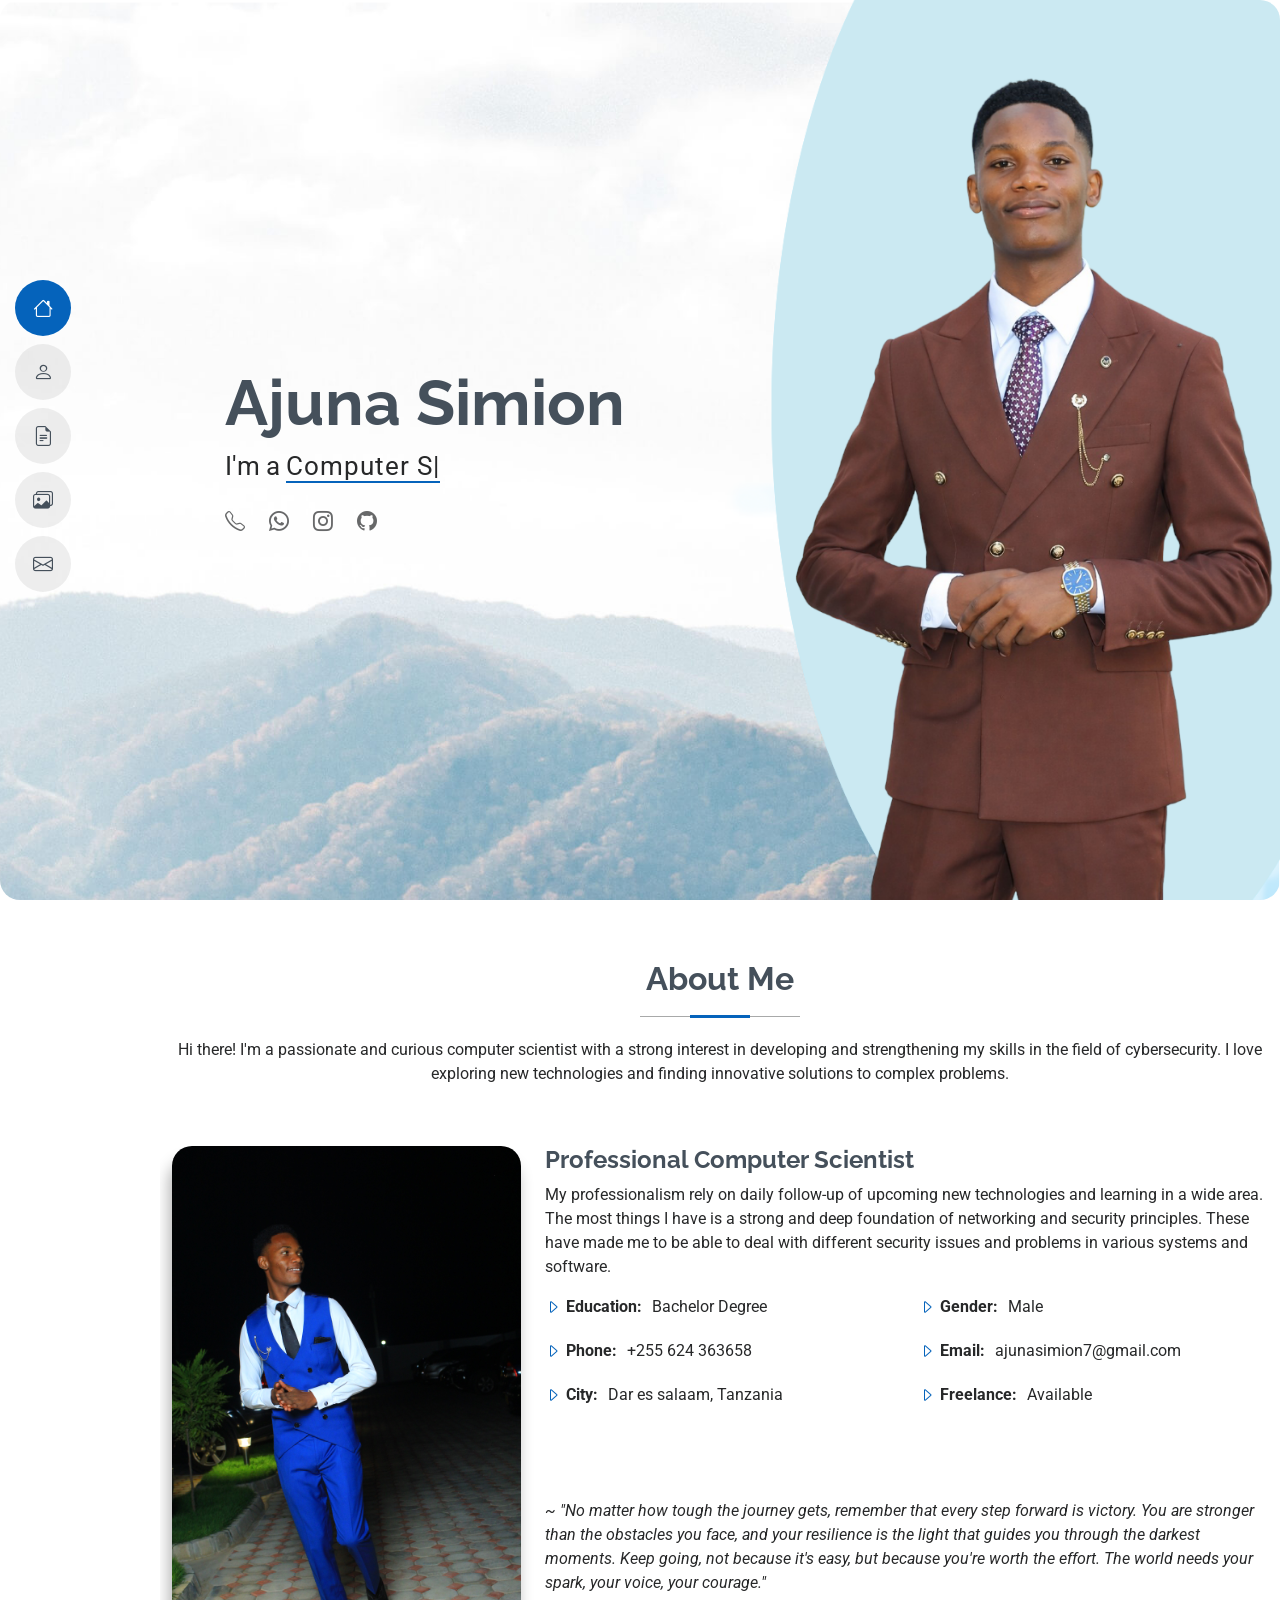
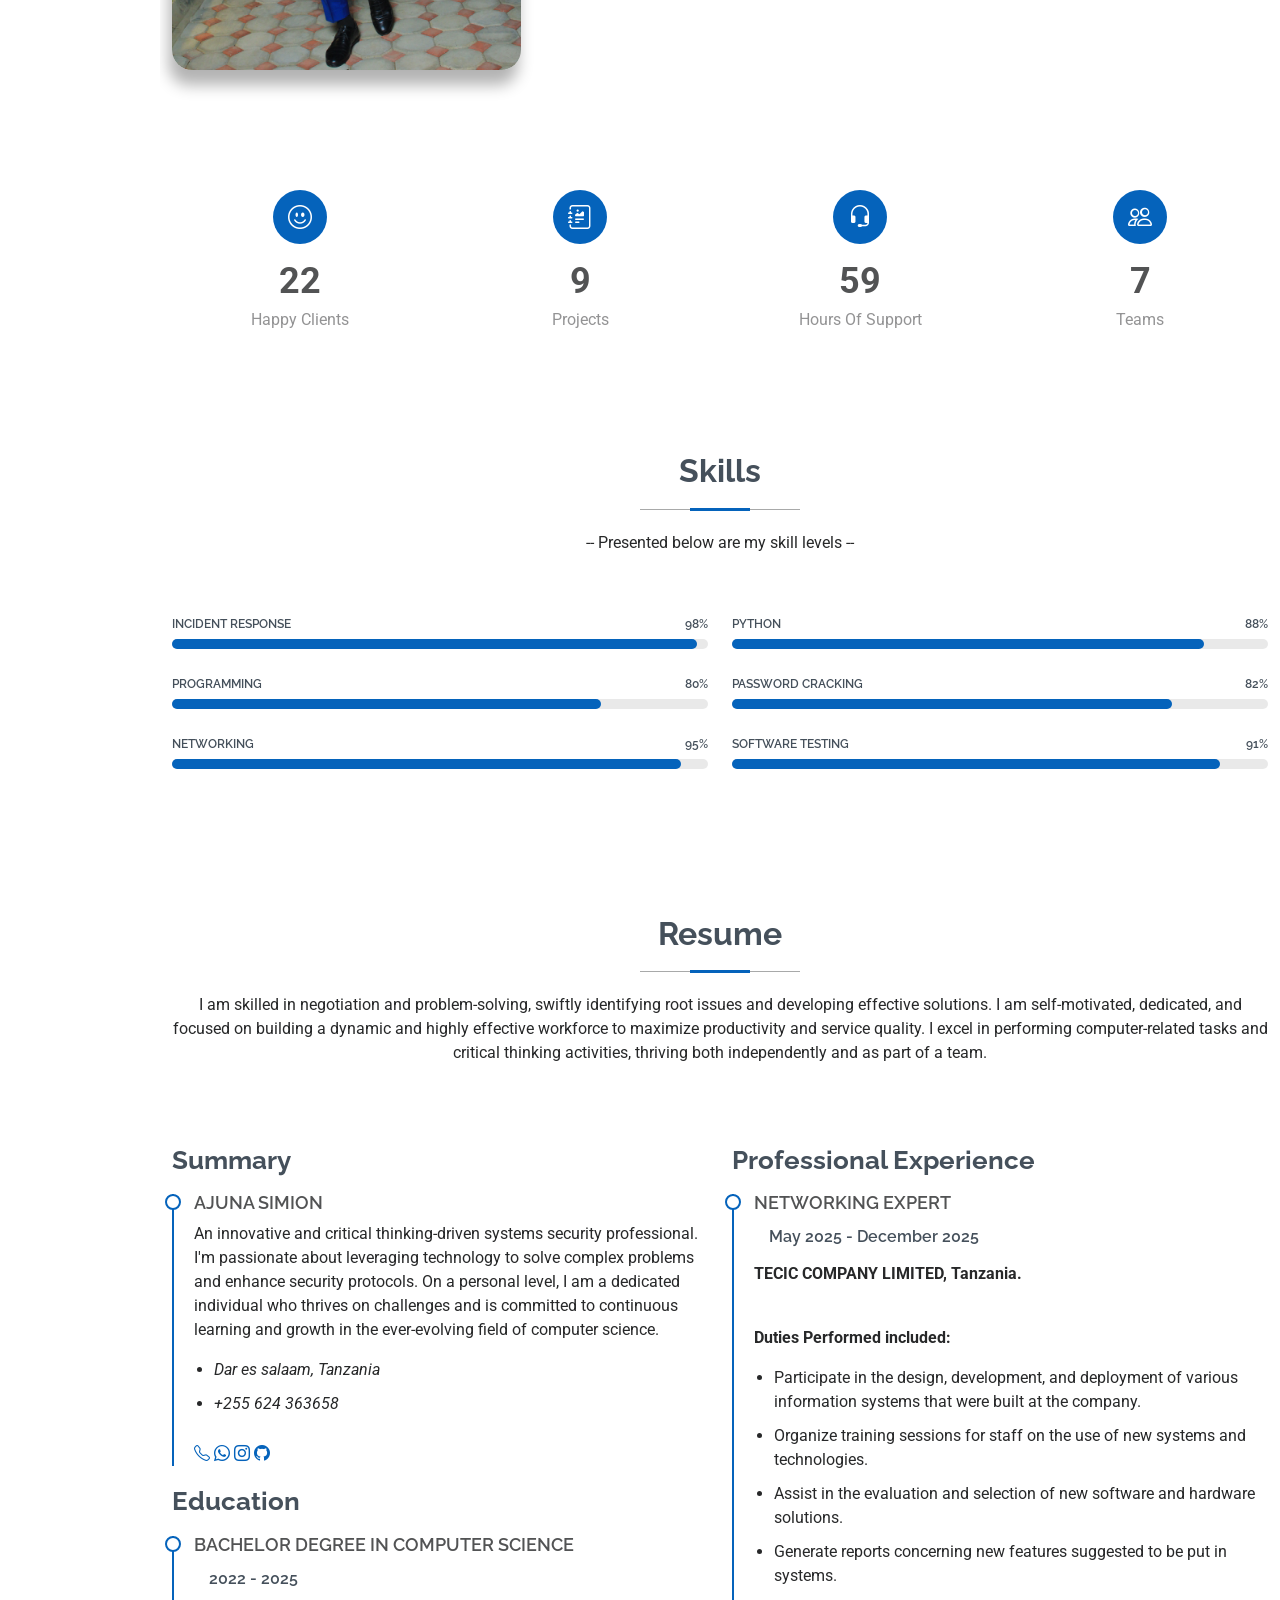
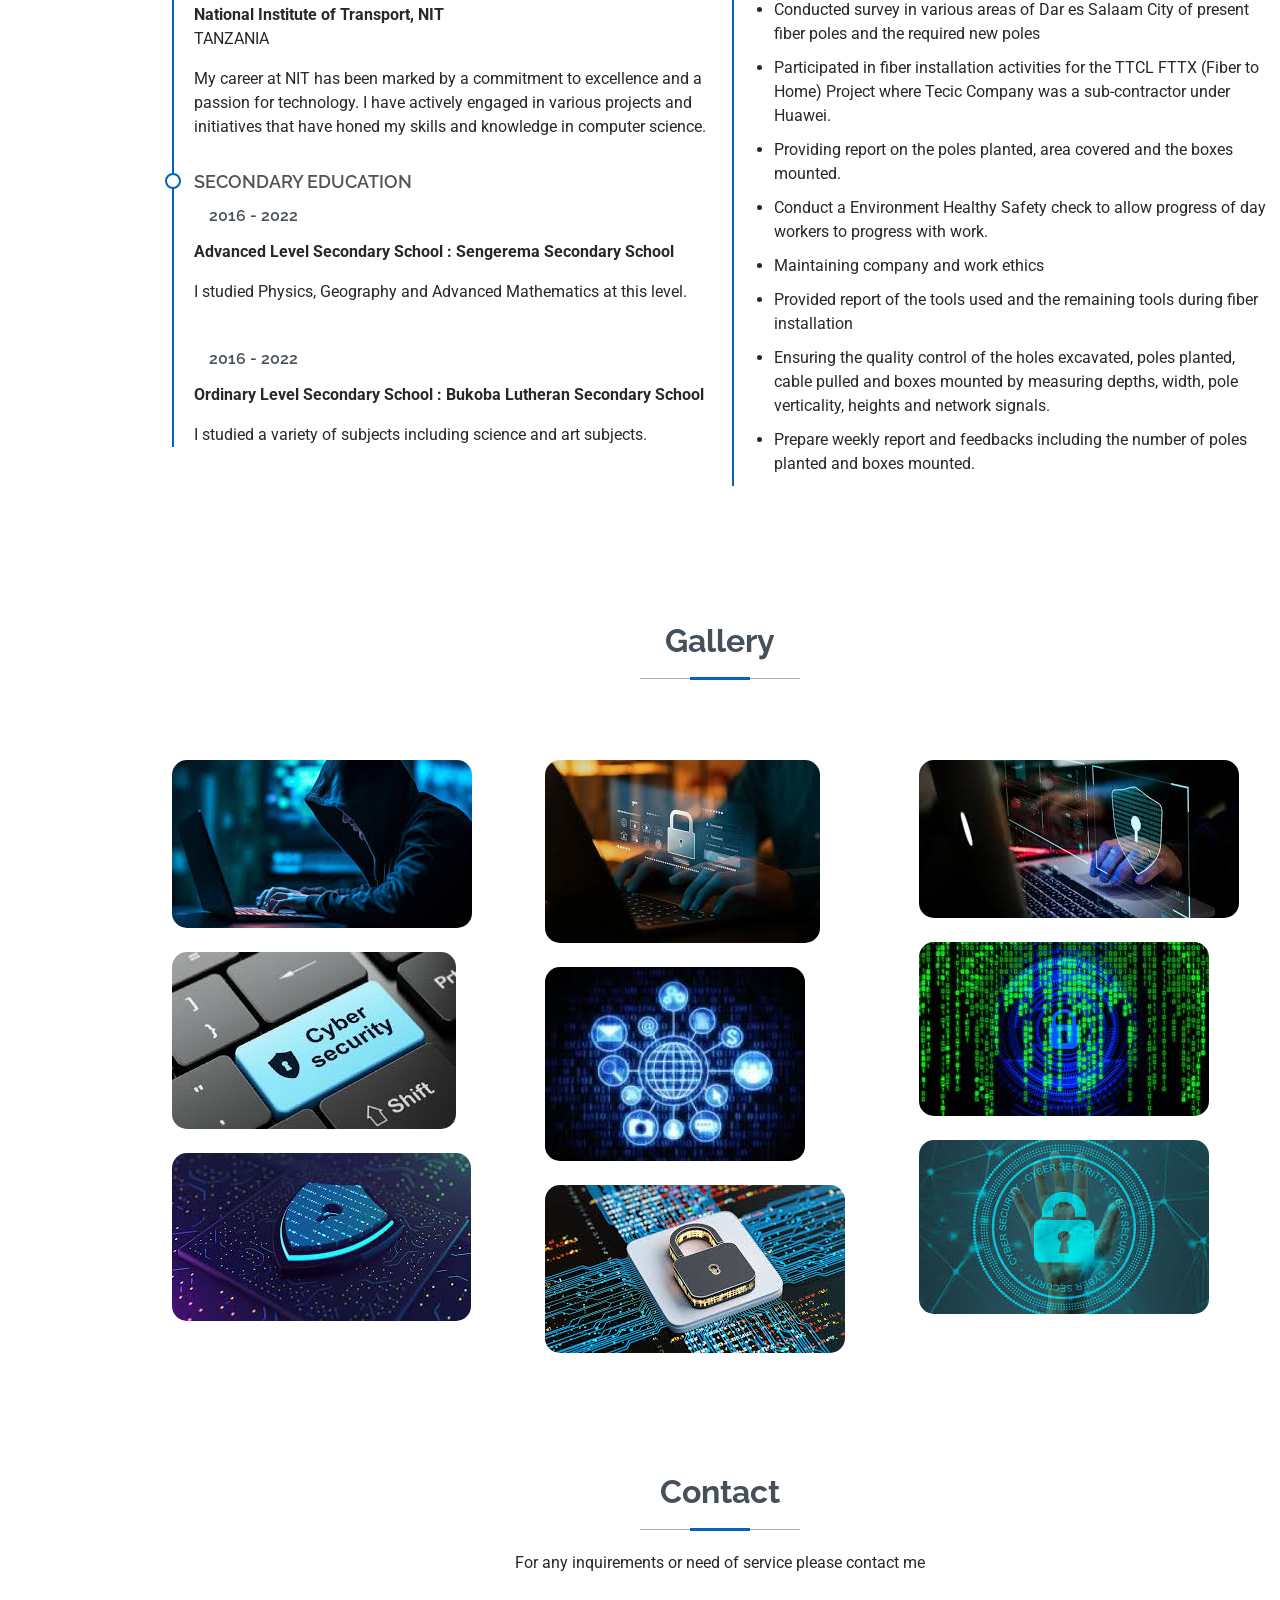
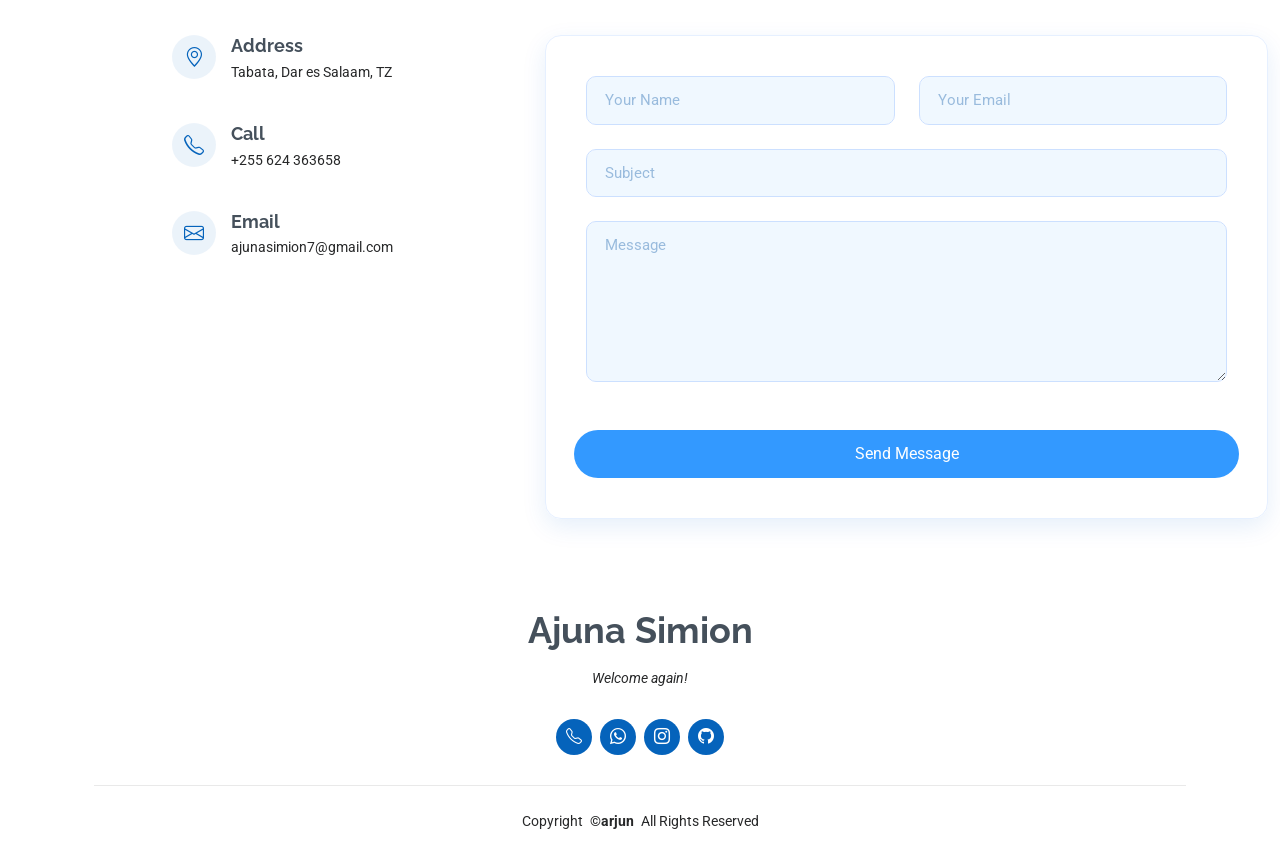
==== index.html @ 2e9ae9f3 "My portfolio website" ====
<!DOCTYPE html>
<html lang="en">

<head>
  <meta charset="utf-8">
  <meta content="width=device-width, initial-scale=1.0" name="viewport">
  <title>Arj</title>
  <meta content="" name="description">
  <meta content="" name="keywords">

  <!-- Favicons -->
  <link href="assets/img/favicon.ico" rel="icon">
  <link href="assets/img/apple-touch-icon.png" rel="apple-touch-icon">

  <!-- Fonts -->
  <link href="https://fonts.googleapis.com" rel="preconnect">
  <link href="https://fonts.gstatic.com" rel="preconnect" crossorigin>
  <link href="https://fonts.googleapis.com/css2?family=Roboto:ital,wght@0,100;0,300;0,400;0,500;0,700;0,900;1,100;1,300;1,400;1,500;1,700;1,900&family=Poppins:ital,wght@0,100;0,200;0,300;0,400;0,500;0,600;0,700;0,800;0,900;1,100;1,200;1,300;1,400;1,500;1,600;1,700;1,800;1,900&family=Raleway:ital,wght@0,100;0,200;0,300;0,400;0,500;0,600;0,700;0,800;0,900;1,100;1,200;1,300;1,400;1,500;1,600;1,700;1,800;1,900&display=swap" rel="stylesheet">

  <!-- Vendor CSS Files -->
  <link href="assets/vendor/bootstrap/css/bootstrap.min.css" rel="stylesheet">
  <link href="assets/vendor/bootstrap-icons/bootstrap-icons.css" rel="stylesheet">
  <link href="assets/vendor/aos/aos.css" rel="stylesheet">
  <link href="assets/vendor/glightbox/css/glightbox.min.css" rel="stylesheet">
  <link href="assets/vendor/swiper/swiper-bundle.min.css" rel="stylesheet">

  <!-- Main CSS File -->
  <link href="assets/css/main.css" rel="stylesheet">


</head>

<body class="index-page">

  <header id="header" class="header d-flex flex-column justify-content-center">

    <i class="header-toggle d-xl-none bi bi-list"></i>

    <nav id="navmenu" class="navmenu">
      <ul>
        <li><a href="#hero" class="active"><i class="bi bi-house navicon"></i><span>Home</span></a></li>
        <li><a href="#about"><i class="bi bi-person navicon"></i><span>About</span></a></li>
        <li><a href="#resume"><i class="bi bi-file-earmark-text navicon"></i><span>Resume</span></a></li>
        <li><a href="#portfolio"><i class="bi bi-images navicon"></i><span>Gallery</span></a></li>
        
        <li><a href="#contact"><i class="bi bi-envelope navicon"></i><span>Contact</span></a></li>
      </ul>
    </nav>

  </header>

  <main class="main">

    <!-- Hero Section -->
    <section id="hero" class="hero section light-background">

      <img src="assets/img/portii.png" alt="" style="border-radius: 20px;">

      <div class="container" data-aos="zoom-out">
        <div class="row justify-content-center">
          <div class="col-lg-9">
            <h2>Ajuna Simion</h2>
            <p>I'm a <span class="typed" data-typed-items="Computer Scientist, Security analyst, Network engineer, Cybersecurity expert, Software tester">. . . . .</span><span class="typed-cursor typed-cursor--blink" aria-hidden="true"></span></p>
            <div class="social-links">
              <a href="tel:+255624363658"><i class="bi bi-telephone"></i></a>
              <a href="https://wa.me/255624363658"><i class="bi bi-whatsapp"></i></a>
              <a href="https://www.instagram.com/arjun_hajey"><i class="bi bi-instagram"></i></a>
              <a href="https://github.com/Arjunhajey"><i class="bi bi-github"></i></a>
            </div>
          </div>
        </div>
      </div>

    </section><!-- /Hero Section -->

    <!-- About Section -->
    <section id="about" class="about section">

      <!-- Section Title -->
      <div class="container section-title" data-aos="fade-up">
        <h2>About Me</h2>
        <p>Hi there! I'm a passionate and curious computer scientist with a strong interest in developing and strengthening my skills in the field of cybersecurity. I love exploring new technologies and finding innovative solutions to complex problems.
        </p>
      </div><!-- End Section Title -->

      <div class="container" data-aos="fade-up" data-aos-delay="100">

        <div class="row gy-4 justify-content-center">
          <div class="col-lg-4">
            <img src="assets/img/myimage.jpg" class="img-fluid" alt="" style="border-radius: 20px; box-shadow:-3px 15px 15px rgba(0, 0, 0, 0.3);">
          </div>
          <div class="col-lg-8 content">
            <h2>Professional Computer Scientist</h2>
            <p >
              My professionalism rely on daily follow-up of upcoming new technologies and learning in a wide area. 
              The most things I have is a strong and deep foundation of networking and security principles. These have made me to be able to deal with different security issues and problems in various systems and software.
            </p>
            <div class="row">
              <div class="col-lg-6">
                <ul>
                 
                  <li><i class="bi bi-caret-right"></i> <strong>Education:</strong> <span>Bachelor Degree</span></li>
                  <li><i class="bi bi-caret-right"></i> <strong>Phone:</strong> <span>+255 624 363658</span></li>
                  <li><i class="bi bi-caret-right"></i> <strong>City:</strong> <span>Dar es salaam, Tanzania</span></li>
                </ul>
              </div>
              <div class="col-lg-6">
                <ul>
                  <li><i class="bi bi-caret-right"></i> <strong>Gender:</strong> <span>Male</span></li>
                  <li><i class="bi bi-caret-right"></i> <strong>Email:</strong> <span>ajunasimion7@gmail.com</span></li>
                  <li><i class="bi bi-caret-right"></i> <strong>Freelance:</strong> <span>Available</span></li>
                </ul>
              </div>
            </div>
            <p class="py-3"></p></br>
              <i>~ "No matter how tough the journey gets, remember that every step forward is victory. You are stronger than the obstacles you face, and your resilience is the light that
              guides you through the darkest moments. Keep going, not because it's easy, but because you're worth the effort. The world needs your spark, your voice, your courage."</i>
            </p>
          </div>
        </div>

      </div>

    </section><!-- /About Section -->

    <!-- Stats Section -->
    <section id="stats" class="stats section">

      <div class="container" data-aos="fade-up" data-aos-delay="100">

        <div class="row gy-4">

          <div class="col-lg-3 col-md-6 d-flex flex-column align-items-center">
            <i class="bi bi-emoji-smile"></i>
            <div class="stats-item">
              <span data-purecounter-start="0" data-purecounter-end="25" data-purecounter-duration="1" class="purecounter"></span>
              <p>Happy Clients</p>
            </div>
          </div><!-- End Stats Item -->

          <div class="col-lg-3 col-md-6 d-flex flex-column align-items-center">
            <i class="bi bi-journal-richtext"></i>
            <div class="stats-item">
              <span data-purecounter-start="0" data-purecounter-end="10" data-purecounter-duration="1" class="purecounter"></span>
              <p>Projects</p>
            </div>
          </div><!-- End Stats Item -->

          <div class="col-lg-3 col-md-6 d-flex flex-column align-items-center">
            <i class="bi bi-headset"></i>
            <div class="stats-item">
              <span data-purecounter-start="0" data-purecounter-end="66" data-purecounter-duration="1" class="purecounter"></span>
              <p>Hours Of Support</p>
            </div>
          </div><!-- End Stats Item -->

          <div class="col-lg-3 col-md-6 d-flex flex-column align-items-center">
            <i class="bi bi-people"></i>
            <div class="stats-item">
              <span data-purecounter-start="0" data-purecounter-end="8" data-purecounter-duration="1" class="purecounter"></span>
              <p>Teams</p>
            </div>
          </div><!-- End Stats Item -->

        </div>

      </div>

    </section><!-- /Stats Section -->

    <!-- Skills Section -->
    <section id="skills" class="skills section">

      <!-- Section Title -->
      <div class="container section-title" data-aos="fade-up">
        <h2>Skills</h2>
        <p>-- Presented below are my skill levels --</p>
      </div><!-- End Section Title -->

      <div class="container" data-aos="fade-up" data-aos-delay="100">

        <div class="row skills-content skills-animation">

          <div class="col-lg-6">

            <div class="progress">
              <span class="skill"><span>Incident Response</span> <i class="val">98%</i></span>
              <div class="progress-bar-wrap">
                <div class="progress-bar" role="progressbar" aria-valuenow="98" aria-valuemin="0" aria-valuemax="100"></div>
              </div>
            </div><!-- End Skills Item -->

            <div class="progress">
              <span class="skill"><span>Programming</span> <i class="val">80%</i></span>
              <div class="progress-bar-wrap">
                <div class="progress-bar" role="progressbar" aria-valuenow="80" aria-valuemin="0" aria-valuemax="100"></div>
              </div>
            </div><!-- End Skills Item -->

            <div class="progress">
              <span class="skill"><span>Networking</span> <i class="val">95%</i></span>
              <div class="progress-bar-wrap">
                <div class="progress-bar" role="progressbar" aria-valuenow="95" aria-valuemin="0" aria-valuemax="100"></div>
              </div>
            </div><!-- End Skills Item -->

          </div>

          <div class="col-lg-6">

            <div class="progress">
              <span class="skill"><span>Python</span> <i class="val">88%</i></span>
              <div class="progress-bar-wrap">
                <div class="progress-bar" role="progressbar" aria-valuenow="88" aria-valuemin="0" aria-valuemax="100"></div>
              </div>
            </div><!-- End Skills Item -->

            <div class="progress">
              <span class="skill"><span>Password Cracking</span> <i class="val">82%</i></span>
              <div class="progress-bar-wrap">
                <div class="progress-bar" role="progressbar" aria-valuenow="82" aria-valuemin="0" aria-valuemax="100"></div>
              </div>
            </div><!-- End Skills Item -->

            <div class="progress">
              <span class="skill"><span>Software Testing</span> <i class="val">91%</i></span>
              <div class="progress-bar-wrap">
                <div class="progress-bar" role="progressbar" aria-valuenow="91" aria-valuemin="0" aria-valuemax="100"></div>
              </div>
            </div><!-- End Skills Item -->

          </div>

        </div>

      </div>

    </section><!-- /Skills Section -->

    <!-- Resume Section -->
    <section id="resume" class="resume section">

      <!-- Section Title -->
      <div class="container section-title" data-aos="fade-up">
        <h2>Resume</h2>
        <p>I am skilled in negotiation and problem-solving, swiftly identifying root issues and developing
effective solutions. I am self-motivated, dedicated, and focused on building a dynamic and highly
effective workforce to maximize productivity and service quality. I excel in performing
computer-related tasks and critical thinking activities, thriving both independently and as part of
a team.</p>
      </div><!-- End Section Title -->

      <div class="container">

        <div class="row">

          <div class="col-lg-6" data-aos="fade-up" data-aos-delay="100">
            <h3 class="resume-title">Summary</h3>

            <div class="resume-item pb-0">
              <h4>Ajuna Simion</h4>
              <p>An innovative and critical thinking-driven systems security professional. I'm passionate about leveraging technology to solve complex problems and enhance security protocols.
                On a personal level, I am a dedicated individual who thrives on challenges and is committed to continuous learning and growth in the ever-evolving field of computer science.
              </p>
              <ul>
                <li><em>Dar es salaam, Tanzania</em></li>
                <li><em>+255 624 363658</em></li>
                
              </ul>
              
              <a href="tel:+255624363658"><i class="bi bi-telephone"></i></a>
              <a href="https://wa.me/255624363658"><i class="bi bi-whatsapp"></i></a>
              <a href="https://www.instagram.com/arjun_hajey"><i class="bi bi-instagram"></i></a>
              <a href="https://github.com/Arjunhajey"><i class="bi bi-github"></i></a>
              
            </div><!-- Edn Resume Item -->

            <h3 class="resume-title">Education</h3>
            <div class="resume-item">
              <h4>Bachelor Degree in Computer Science</h4>
              <h5>2022 - 2025</h5>
              <p><strong>National Institute of Transport, NIT</strong> </br>TANZANIA</p>
              <p>My career at NIT has been marked by a commitment to excellence and a passion for technology.
                 I have actively engaged in various projects and initiatives that have honed my skills and knowledge in computer science.</p>
            </div><!-- Edn Resume Item -->

            <div class="resume-item">
              <h4>SECONDARY EDUCATION</h4>
              <h5>2016 - 2022</h5>
              <p><strong>Advanced Level Secondary School : Sengerema Secondary School</strong></p>
              <p>I studied Physics, Geography and Advanced Mathematics at this level.</p></br>
              <h5>2016 - 2022</h5>
              <p><strong>Ordinary Level Secondary School : Bukoba Lutheran Secondary School</strong></p>
              <p>I studied a variety of subjects including science and art subjects.</p>
            </div><!-- Edn Resume Item -->

          </div>

          <div class="col-lg-6" data-aos="fade-up" data-aos-delay="200">
            <h3 class="resume-title">Professional Experience</h3>
            <div class="resume-item">
              <h4>NETWORKING EXPERT</h4>
              <h5>May 2025 - December 2025</h5>
              <p><strong>TECIC COMPANY LIMITED, Tanzania. </strong></p></br>
              <p><strong>Duties Performed included:</strong></Duties></p>
              <ul>
                <li>Participate in the design, development, and deployment of various information systems that were built at the company.</li>
                <li>Organize training sessions for staff on the use of new systems and technologies.</li>
                <li>Assist in the evaluation and selection of new software and hardware solutions.</li>
                <li>Generate reports concerning new features suggested to be put in systems.</li>
                <li>Conducted survey in various areas of Dar es Salaam City of present fiber poles and the
required new poles</li>
                  <li>Participated in fiber installation activities for the TTCL FTTX (Fiber to Home) Project
where Tecic Company was a sub-contractor under Huawei.</li>
                    <li>Providing report on the poles planted, area covered and the boxes mounted.</li>
                    <li>Conduct a Environment Healthy Safety check to allow progress of day workers to progress
with work.</li>
                      <li>Maintaining company and work ethics</li>
                      <li>Provided report of the tools used and the remaining tools during fiber installation</li>
                      <li>Ensuring the quality control of the holes excavated, poles planted, cable pulled and boxes
mounted by measuring depths, width, pole verticality, heights and network signals.</li>
                        <li>Prepare weekly report and feedbacks including the number of poles planted and boxes
mounted.</li>
              </ul>
            </div><!-- Edn Resume Item -->

           

          </div>

        </div>

      </div>

    </section><!-- /Resume Section -->

    <!-- Portfolio Section -->
    <section id="portfolio" class="portfolio section">

      <!-- Section Title -->
      <div class="container section-title" data-aos="fade-up">
        <h2>Gallery</h2>
        <!-- <p>Some of the exciting projects I've worked on.</p> -->
      </div><!-- End Section Title -->

      <div class="container">

        <div class="isotope-layout" data-default-filter="*" data-layout="masonry" data-sort="original-order">

      <!--  <ul class="portfolio-filters isotope-filters" data-aos="fade-up" data-aos-delay="100">
            <li data-filter="*" class="filter-active">All</li>
            <li data-filter=".filter-app">App</li>
            <li data-filter=".filter-product">Card</li>
            <li data-filter=".filter-branding">Web</li>
          </ul>  End Portfolio Filters --> 

          <div class="row gy-4 isotope-container" data-aos="fade-up" data-aos-delay="200">

            <div class="col-lg-4 col-md-6 portfolio-item isotope-item filter-app">
              <img src="assets/img/cop5.jpg" class="img-fluid" alt="" style="border-radius: 15px;">
              <div class="portfolio-info">
                <h4>Incident Responding</h4>
           
              </div>
            </div><!-- End Portfolio Item -->

            <div class="col-lg-4 col-md-6 portfolio-item isotope-item filter-product">
              <img src="assets/img/cop3.jpg" class="img-fluid" alt="" style="border-radius: 15px;">
              <div class="portfolio-info">
                <h4>Encryption</h4>
                
              </div>
            </div><!-- End Portfolio Item -->

            <div class="col-lg-4 col-md-6 portfolio-item isotope-item filter-branding">
              <img src="assets/img/cop9.jpg" class="img-fluid" alt="" style="border-radius: 15px;">
              <div class="portfolio-info">
                <h4>Penetration Testing</h4>
             
              </div>
            </div><!-- End Portfolio Item -->

            <div class="col-lg-4 col-md-6 portfolio-item isotope-item filter-app">
              <img src="assets/img/cop4.jpg" class="img-fluid" alt="" style="border-radius: 15px;">
              <div class="portfolio-info">
                <h4>Security Analysis</h4>
                
              </div>
            </div><!-- End Portfolio Item -->

            <div class="col-lg-4 col-md-6 portfolio-item isotope-item filter-product">
              <img src="assets/img/cop1.jpg" class="img-fluid" alt="" style="border-radius: 15px;">
              <div class="portfolio-info">
                <h4>Cybersecurity</h4>
              
              </div>
            </div><!-- End Portfolio Item -->

            <div class="col-lg-4 col-md-6 portfolio-item isotope-item filter-branding">
              <img src="assets/img/cop6.jpg" class="img-fluid" alt="" style="border-radius: 15px;">
              <div class="portfolio-info">
                <h4>Network security</h4>
               
              </div>
            </div><!-- End Portfolio Item -->

            <div class="col-lg-4 col-md-6 portfolio-item isotope-item filter-app">
              <img src="assets/img/cop7.jpg" class="img-fluid" alt="" style="border-radius: 15px;">
              <div class="portfolio-info">
                <h4>Privacy</h4>
                
              </div>
            </div><!-- End Portfolio Item -->

            <div class="col-lg-4 col-md-6 portfolio-item isotope-item filter-product">
              <img src="assets/img/cop2.jpg" class="img-fluid" alt="" style="border-radius: 15px;">
              <div class="portfolio-info">
                <h4>Data Protection</h4>
               
              </div>
            </div><!-- End Portfolio Item -->

            <div class="col-lg-4 col-md-6 portfolio-item isotope-item filter-branding">
              <img src="assets/img/cop8.jpg" class="img-fluid" alt="" style="border-radius: 15px;">
              <div class="portfolio-info">
                <h4>Logs monitoring</h4>
               
              </div>
            </div><!-- End Portfolio Item -->

          </div><!-- End Portfolio Container -->

        </div>

      </div>

    </section><!-- /Portfolio Section -->

    
        
    

    
    <!-- Contact Section -->
    <section id="contact" class="contact section">

      <!-- Section Title -->
      <div class="container section-title" data-aos="fade-up">
        <h2>Contact</h2>
        <p>For any inquirements or need of service please contact me</p>
      </div><!-- End Section Title -->

      <div class="container" data-aos="fade" data-aos-delay="100">

        <div class="row gy-4">

          <div class="col-lg-4">
            <div class="info-item d-flex" data-aos="fade-up" data-aos-delay="200">
              <i class="bi bi-geo-alt flex-shrink-0"></i>
              <div>
                <h3>Address</h3>
                <p>Tabata, Dar es Salaam, TZ</p>
              </div>
            </div><!-- End Info Item -->

            <div class="info-item d-flex" data-aos="fade-up" data-aos-delay="300">
              <i class="bi bi-telephone flex-shrink-0"></i>
              <div>
                <h3>Call </h3>
                <p>+255 624 363658</p>
              </div>
            </div><!-- End Info Item -->

            <div class="info-item d-flex" data-aos="fade-up" data-aos-delay="400">
              <i class="bi bi-envelope flex-shrink-0"></i>
              <div>
                <h3>Email </h3>
                <p>ajunasimion7@gmail.com</p>
              </div>
            </div><!-- End Info Item -->

          </div>

          <div class="col-lg-8">
            <form  action="https://formspree.io/f/meeejwyv" method="POST"  class="php-email-form" data-aos="fade-up" data-aos-delay="200">
              <div class="row gy-4">

                <input type="hidden" name="_redirect" value="thanks.html">


                <div class="col-md-6">
                  <input type="text" name="name" class="form-control" placeholder="Your Name" required="">
                </div>

                <div class="col-md-6 ">
                  <input type="email" class="form-control" name="email" placeholder="Your Email" required="">
                </div>

                <div class="col-md-12">
                  <input type="text" class="form-control" name="subject" placeholder="Subject" required="">
                </div>

                <div class="col-md-12">
                  <textarea class="form-control" name="message" rows="6" placeholder="Message" required=""></textarea>
                </div>

                <div class="col-md-12 text-center">
                  </div>

                  <button type="submit">Send Message</button>

                 
                </div>

              </div>
            </form>
          </div><!-- End Contact Form -->

        </div>

      </div>

    </section><!-- /Contact Section -->

  </main>

  <footer id="footer" class="footer position-relative light-background">
    <div class="container">
      <h3 class="sitename">Ajuna Simion</h3>
      <p>Welcome again!</p>
      <div class="social-links d-flex justify-content-center">
       
              <a href="tel:+255624363658"><i class="bi bi-telephone"></i></a>
              <a href="https://wa.me/255624363658"><i class="bi bi-whatsapp"></i></a>
              <a href="https://www.instagram.com/arjun_hajey"><i class="bi bi-instagram"></i></a>
              <a href="https://github.com/Arjunhajey"><i class="bi bi-github"></i></a>
      </div>
      <div class="container">
        <div class="copyright">
          <span>Copyright</span> <strong class="px-1 sitename">&copy;arjun</strong> <span>All Rights Reserved</span>
        </div>
        
      </div>
    </div>
  </footer>

  <!-- Scroll Top -->
  <a href="#" id="scroll-top" class="scroll-top d-flex align-items-center justify-content-center"><i class="bi bi-arrow-up-short"></i></a>

  <!-- Preloader -->
  <div id="preloader"></div>

  <!-- Vendor JS Files -->
  <script src="assets/vendor/bootstrap/js/bootstrap.bundle.min.js"></script>
  <script src="assets/vendor/aos/aos.js"></script>
  <script src="assets/vendor/typed.js/typed.umd.js"></script>
  <script src="assets/vendor/purecounter/purecounter_vanilla.js"></script>
  <script src="assets/vendor/waypoints/noframework.waypoints.js"></script>
  <script src="assets/vendor/glightbox/js/glightbox.min.js"></script>
  <script src="assets/vendor/imagesloaded/imagesloaded.pkgd.min.js"></script>
  <script src="assets/vendor/isotope-layout/isotope.pkgd.min.js"></script>
  <script src="assets/vendor/swiper/swiper-bundle.min.js"></script>

  <!-- Main JS File -->
  <script src="assets/js/main.js"></script>

</body>

</html>
---- assets/css/main.css ----
:root {
  --default-font: "Roboto",  system-ui, -apple-system, "Segoe UI", Roboto, "Helvetica Neue", Arial, "Noto Sans", "Liberation Sans", sans-serif, "Apple Color Emoji", "Segoe UI Emoji", "Segoe UI Symbol", "Noto Color Emoji";
  --heading-font: "Raleway",  sans-serif;
  --nav-font: "Poppins",  sans-serif;
}

/* Global Colors - The following color variables are used throughout the website. Updating them here will change the color scheme of the entire website */
:root { 
  --background-color: #ffffff; /* Background color for the entire website, including individual sections */
  --default-color: #272829; /* Default color used for the majority of the text content across the entire website */
  --heading-color: #45505b; /* Color for headings, subheadings and title throughout the website */
  --accent-color: #0563bb; /* Accent color that represents your brand on the website. It's used for buttons, links, and other elements that need to stand out */
  --surface-color: #ffffff; /* The surface color is used as a background of boxed elements within sections, such as cards, icon boxes, or other elements that require a visual separation from the global background. */
  --contrast-color: #ffffff; /* Contrast color for text, ensuring readability against backgrounds of accent, heading, or default colors. */
}

/* Nav Menu Colors - The following color variables are used specifically for the navigation menu. They are separate from the global colors to allow for more customization options */
:root {
  --nav-color: #45505b;  /* The default color of the main navmenu links */
  --nav-hover-color: #0563bb; /* Applied to main navmenu links when they are hovered over or active */
  --nav-mobile-background-color: #ffffff; /* Used as the background color for mobile navigation menu */
  --nav-dropdown-background-color: #ffffff; /* Used as the background color for dropdown items that appear when hovering over primary navigation items */
  --nav-dropdown-color: #212529; /* Used for navigation links of the dropdown items in the navigation menu. */
  --nav-dropdown-hover-color: #0563bb; /* Similar to --nav-hover-color, this color is applied to dropdown navigation links when they are hovered over. */
}

/* Color Presets - These classes override global colors when applied to any section or element, providing reuse of the sam color scheme. */

.light-background {
  --background-color: ffffff;
  --surface-color: #ffffff;
}

.dark-background {
  --background-color: #060606;
  --default-color: #ffffff;
  --heading-color: #ffffff;
  --surface-color: #252525;
  --contrast-color: #ffffff;
}

/* Smooth scroll */
:root {
  scroll-behavior: smooth;
}

/*--------------------------------------------------------------
# General Styling & Shared Classes
--------------------------------------------------------------*/
body {
  color: var(--default-color);
  background-color: var(--background-color);
  font-family: var(--default-font);
}

a {
  color: var(--accent-color);
  text-decoration: none;
  transition: 0.3s;
}

a:hover {
  color: color-mix(in srgb, var(--accent-color), transparent 25%);
  text-decoration: none;
}

h1,
h2,
h3,
h4,
h5,
h6 {
  color: var(--heading-color);
  font-family: var(--heading-font);
}


/*--------------------------------------------------------------
# Global Header
--------------------------------------------------------------*/
.header {
  color: var(--default-color);
  position: fixed;
  top: 0;
  left: 0;
  bottom: 0;
  padding: 0 15px;
  transition: all ease-in-out 0.3s;
  overflow-y: auto;
  z-index: 997;
  min-width: 200px;
}

@media (max-width: 1199px) {
  .header {
    background-color: var(--background-color);
    border-right: 1px solid color-mix(in srgb, var(--default-color), transparent 90%);
    width: 300px;
    left: -100%;
  }
}

@media (min-width: 1200px) and (max-width: 1600px) {
  .header~main {
    margin-left: 160px;
  }

  .header~main .hero {
    margin-left: -160px;
    width: 100vw;
  }
}

.header.header-show {
  left: 0;
}

.header .header-toggle {
  color: var(--contrast-color);
  background-color: var(--accent-color);
  font-size: 22px;
  display: flex;
  align-items: center;
  justify-content: center;
  width: 40px;
  height: 40px;
  border-radius: 50%;
  cursor: pointer;
  position: fixed;
  top: 15px;
  right: 15px;
  z-index: 9999;
  transition: background-color 0.3s;
}

.header .header-toggle:hover {
  color: var(--contrast-color);
  background-color: color-mix(in srgb, var(--accent-color) 90%, white 15%);
}

/*--------------------------------------------------------------
# Navigation Menu
--------------------------------------------------------------*/
.navmenu {
  padding: 0;
  z-index: 9997;
}

.navmenu ul {
  list-style: none;
  padding: 0 0 20px 0;
  margin: 0;
  width: 140px;
}

.navmenu a,
.navmenu a:focus {
  color: var(--nav-color);
  font-family: var(--nav-font);
  display: flex;
  align-items: center;
  padding: 10px 18px;
  margin-bottom: 8px;
  font-size: 15px;
  border-radius: 50px;
  background: color-mix(in srgb, var(--default-color), transparent 92%);
  height: 56px;
  width: 100%;
  overflow: hidden;
  transition: 0.3s;
}

.navmenu a i,
.navmenu a:focus i {
  font-size: 20px;
}

.navmenu a span,
.navmenu a:focus span {
  padding: 0 5px 0 7px;
}

@media (min-width: 992px) {

  .navmenu a,
  .navmenu a:focus {
    max-width: 56px;
  }

  .navmenu a span,
  .navmenu a:focus span {
    display: none;
  }
}

.navmenu a:hover,
.navmenu .active,
.navmenu .active:focus,
.navmenu li:hover>a {
  color: var(--contrast-color);
  background: var(--nav-hover-color);
}

.navmenu a:hover,
.navmenu li:hover>a {
  max-width: 100%;
  color: var(--contrast-color);
}

.navmenu a:hover span,
.navmenu li:hover>a span {
  display: block;
}

/*--------------------------------------------------------------
# Global Footer
--------------------------------------------------------------*/
.footer {
  color: var(--default-color);
  background-color: var(--background-color);
  font-size: 14px;
  text-align: center;
  padding: 30px 0;
  position: relative;
}

.footer h3 {
  font-size: 36px;
  font-weight: 700;
  position: relative;
  padding: 0;
  margin: 0 0 15px 0;
}

.footer p {
  font-size: 15;
  font-style: italic;
  padding: 0;
  margin: 0 0 30px 0;
}

.footer .social-links {
  margin: 0 0 30px 0;
}

.footer .social-links a {
  font-size: 16px;
  display: flex;
  align-items: center;
  justify-content: center;
  background: var(--accent-color);
  color: var(--contrast-color);
  line-height: 1;
  margin: 0 4px;
  border-radius: 50%;
  text-align: center;
  width: 36px;
  height: 36px;
  transition: 0.3s;
}

.footer .social-links a:hover {
  background: color-mix(in srgb, var(--accent-color), transparent 20%);
  text-decoration: none;
}

.footer .copyright {
  padding-top: 25px;
  border-top: 1px solid color-mix(in srgb, var(--default-color), transparent 90%);
}

.footer .credits {
  font-size: 13px;
  padding-top: 5px;
}

/*--------------------------------------------------------------
# Preloader
--------------------------------------------------------------*/
#preloader {
  position: fixed;
  inset: 0;
  z-index: 999999;
  overflow: hidden;
  background: var(--background-color);
  transition: all 0.6s ease-out;
}

#preloader:before {
  content: "";
  position: fixed;
  top: calc(50% - 30px);
  left: calc(50% - 30px);
  border: 6px solid #ffffff;
  border-color: var(--accent-color) transparent var(--accent-color) transparent;
  border-radius: 50%;
  width: 60px;
  height: 60px;
  animation: animate-preloader 1.5s linear infinite;
}

@keyframes animate-preloader {
  0% {
    transform: rotate(0deg);
  }

  100% {
    transform: rotate(360deg);
  }
}

/*--------------------------------------------------------------
# Scroll Top Button
--------------------------------------------------------------*/
.scroll-top {
  position: fixed;
  visibility: hidden;
  opacity: 0;
  right: 15px;
  bottom: -15px;
  z-index: 99999;
  background-color: var(--accent-color);
  width: 44px;
  height: 44px;
  border-radius: 50px;
  transition: all 0.4s;
}

.scroll-top i {
  font-size: 24px;
  color: var(--contrast-color);
  line-height: 0;
}

.scroll-top:hover {
  background-color: color-mix(in srgb, var(--accent-color), transparent 20%);
  color: var(--contrast-color);
}

.scroll-top.active {
  visibility: visible;
  opacity: 1;
  bottom: 15px;
}

/*--------------------------------------------------------------
# Disable aos animation delay on mobile devices
--------------------------------------------------------------*/
@media screen and (max-width: 768px) {
  [data-aos-delay] {
    transition-delay: 0 !important;
  }
}

/*--------------------------------------------------------------
# Global Page Titles & Breadcrumbs
--------------------------------------------------------------*/
.page-title {
  --background-color: color-mix(in srgb, var(--default-color), transparent 96%);
  color: var(--default-color);
  background-color: var(--background-color);
  padding: 20px 0;
  position: relative;
}

.page-title h1 {
  font-size: 28px;
  font-weight: 700;
  margin: 0;
}

.page-title .breadcrumbs ol {
  display: flex;
  flex-wrap: wrap;
  list-style: none;
  padding: 0 0 10px 0;
  margin: 0;
  font-size: 14px;
  font-weight: 400;
}

.page-title .breadcrumbs ol li+li {
  padding-left: 10px;
}

.page-title .breadcrumbs ol li+li::before {
  content: "/";
  display: inline-block;
  padding-right: 10px;
  color: color-mix(in srgb, var(--default-color), transparent 70%);
}

/*--------------------------------------------------------------
# Global Sections
--------------------------------------------------------------*/
section,
.section {
  color: var(--default-color);
  background-color: var(--background-color);
  padding: 60px 0;
  overflow: clip;
}

/*--------------------------------------------------------------
# Global Section Titles
--------------------------------------------------------------*/
.section-title {
  text-align: center;
  padding-bottom: 60px;
  position: relative;
}

.section-title h2 {
  font-size: 32px;
  font-weight: 700;
  margin-bottom: 20px;
  padding-bottom: 20px;
  position: relative;
}

.section-title h2:before {
  content: "";
  position: absolute;
  display: block;
  width: 160px;
  height: 1px;
  background: color-mix(in srgb, var(--default-color), transparent 60%);
  left: 0;
  right: 0;
  bottom: 1px;
  margin: auto;
}

.section-title h2::after {
  content: "";
  position: absolute;
  display: block;
  width: 60px;
  height: 3px;
  background: var(--accent-color);
  left: 0;
  right: 0;
  bottom: 0;
  margin: auto;
}

.section-title p {
  margin-bottom: 0;
}

/*--------------------------------------------------------------
# Hero Section
--------------------------------------------------------------*/
.hero {
  width: 100%;
  min-height: 100vh;
  position: relative;
  padding: 80px 0;
  display: flex;
  align-items: center;
  justify-content: center;
}

.hero img {
  position: absolute;
  inset: 0;
  display: block;
  width: 100%;
  height: 100%;
  object-fit: cover;
  object-position: right center;
  z-index: 1;
}
@media (max-width: 768px) {
  .hero img {
    object-position: 85% center;
  }
}






.hero:before {
  content: "";
  background: color-mix(in srgb, var(--background-color), transparent 30%);
  position: absolute;
  inset: 0;
  z-index: 2;
}

.hero .container {
  position: relative;
  z-index: 3;
}

.hero h2 {
  margin: 0;
  font-size: 64px;
  font-weight: 700;
}

.hero p {
  margin: 5px 0 0 0;
  font-size: 26px;
}

.hero p span {
  letter-spacing: 1px;
  border-bottom: 2px solid var(--accent-color);
}

.hero .social-links {
  margin-top: 25px;
}

.hero .social-links a {
  font-size: 20px;
  display: inline-block;
  color: color-mix(in srgb, var(--default-color), transparent 30%);
  line-height: 1;
  margin-right: 20px;
  transition: 0.3s;
}

.hero .social-links a:hover {
  color: var(--accent-color);
}

@media (max-width: 768px) {
  .hero h2 {
    font-size: 32px;
  }

  .hero p {
    font-size: 20px;
  }
}

/*--------------------------------------------------------------
# About Section
--------------------------------------------------------------*/
.about .content h2 {
  font-weight: 700;
  font-size: 24px;
}

.about .content ul {
  list-style: none;
  padding: 0;
}

.about .content ul li {
  margin-bottom: 20px;
  display: flex;
  align-items: center;
}

.about .content ul strong {
  margin-right: 10px;
}

.about .content ul i {
  font-size: 16px;
  margin-right: 5px;
  color: var(--accent-color);
  line-height: 0;
}

/*--------------------------------------------------------------
# Stats Section
--------------------------------------------------------------*/
.stats i {
  background-color: var(--accent-color);
  color: var(--contrast-color);
  width: 54px;
  height: 54px;
  font-size: 24px;
  border-radius: 50px;
  display: inline-flex;
  align-items: center;
  justify-content: center;
  position: relative;
  z-index: 1;
}

.stats .stats-item {
  margin-top: 10px;
  width: 100%;
  position: relative;
  text-align: center;
  z-index: 0;
}

.stats .stats-item span {
  font-size: 36px;
  display: block;
  font-weight: 700;
  color: color-mix(in srgb, var(--default-color), transparent 20%);
}

.stats .stats-item p {
  padding: 0;
  margin: 0;
  color: color-mix(in srgb, var(--default-color), transparent 50%);
  font-size: 16px;
}

/*--------------------------------------------------------------
# Skills Section
--------------------------------------------------------------*/
.skills .progress {
  height: 60px;
  display: block;
  background: none;
  border-radius: 0;
}

.skills .progress .skill {
  color: var(--heading-color);
  padding: 0;
  margin: 0 0 6px 0;
  text-transform: uppercase;
  display: block;
  font-weight: 600;
  font-family: var(--heading-font);
}

.skills .progress .skill .val {
  float: right;
  font-style: normal;
}

.skills .progress-bar-wrap {
  background: color-mix(in srgb, var(--default-color), transparent 90%);
  height: 10px;
  border-radius: 5px
}

.skills .progress-bar {
  width: 1px;
  height: 10px;
  transition: 0.9s;
  background-color: var(--accent-color);
  border-radius: 5px
}

/*--------------------------------------------------------------
# Resume Section
--------------------------------------------------------------*/
.resume .resume-title {
  color: var(--heading-color);
  font-size: 26px;
  font-weight: 700;
  margin-top: 20px;
  margin-bottom: 20px;
}

.resume .resume-item {
  padding: 0 0 20px 20px;
  margin-top: -2px;
  border-left: 2px solid var(--accent-color);
  position: relative;
}

.resume .resume-item h4 {
  line-height: 18px;
  font-size: 18px;
  font-weight: 600;
  text-transform: uppercase;
  color: color-mix(in srgb, var(--default-color), transparent 20%);
  margin-bottom: 10px;
}

.resume .resume-item h5 {
  font-size: 16px;
  padding: 5px 15px;
  display: inline-block;
  font-weight: 600;
  margin-bottom: 10px;
}

.resume .resume-item ul {
  padding-left: 20px;
}

.resume .resume-item ul li {
  padding-bottom: 10px;
}

.resume .resume-item:last-child {
  padding-bottom: 0;
}

.resume .resume-item::before {
  content: "";
  position: absolute;
  width: 16px;
  height: 16px;
  border-radius: 50px;
  left: -9px;
  top: 0;
  background: var(--background-color);
  border: 2px solid var(--accent-color);
}

/*--------------------------------------------------------------
# Portfolio Section
--------------------------------------------------------------*/
.portfolio .portfolio-filters {
  padding: 0;
  margin: 0 auto 20px auto;
  list-style: none;
  text-align: center;
}

.portfolio .portfolio-filters li {
  cursor: pointer;
  display: inline-block;
  padding: 8px 20px 10px 20px;
  margin: 0;
  font-size: 15px;
  font-weight: 500;
  line-height: 1;
  margin-bottom: 5px;
  border-radius: 50px;
  transition: all 0.3s ease-in-out;
  font-family: var(--heading-font);
}

.portfolio .portfolio-filters li:hover,
.portfolio .portfolio-filters li.filter-active {
  color: var(--contrast-color);
  background-color: var(--accent-color);
}

.portfolio .portfolio-filters li:first-child {
  margin-left: 0;
}

.portfolio .portfolio-filters li:last-child {
  margin-right: 0;
}

@media (max-width: 575px) {
  .portfolio .portfolio-filters li {
    font-size: 14px;
    margin: 0 0 10px 0;
  }
}

.portfolio .portfolio-item {
  position: relative;
  overflow: hidden;
}

.portfolio .portfolio-item .portfolio-info {
  opacity: 0;
  position: absolute;
  left: 12px;
  right: 12px;
  bottom: -100%;
  z-index: 3;
  transition: all ease-in-out 0.5s;
  background: color-mix(in srgb, var(--background-color), transparent 10%);
  padding: 15px;
}

.portfolio .portfolio-item .portfolio-info h4 {
  font-size: 18px;
  font-weight: 600;
  padding-right: 50px;
}

.portfolio .portfolio-item .portfolio-info p {
  color: color-mix(in srgb, var(--default-color), transparent 30%);
  font-size: 14px;
  margin-bottom: 0;
  padding-right: 50px;
}

.portfolio .portfolio-item .portfolio-info .preview-link,
.portfolio .portfolio-item .portfolio-info .details-link {
  position: absolute;
  right: 50px;
  font-size: 24px;
  top: calc(50% - 14px);
  color: color-mix(in srgb, var(--default-color), transparent 30%);
  transition: 0.3s;
  line-height: 0;
}

.portfolio .portfolio-item .portfolio-info .preview-link:hover,
.portfolio .portfolio-item .portfolio-info .details-link:hover {
  color: var(--accent-color);
}

.portfolio .portfolio-item .portfolio-info .details-link {
  right: 14px;
  font-size: 28px;
}

.portfolio .portfolio-item:hover .portfolio-info {
  opacity: 1;
  bottom: 0;
}




/*--------------------------------------------------------------
# Contact Section
--------------------------------------------------------------*/
.contact .info-item+.info-item {
  margin-top: 40px;
}

.contact .info-item i {
  color: var(--accent-color);
  background: color-mix(in srgb, var(--accent-color), transparent 92%);
  font-size: 20px;
  width: 44px;
  height: 44px;
  display: flex;
  justify-content: center;
  align-items: center;
  border-radius: 50px;
  transition: all 0.3s ease-in-out;
  margin-right: 15px;
}

.contact .info-item h3 {
  padding: 0;
  font-size: 18px;
  font-weight: 700;
  margin-bottom: 5px;
}

.contact .info-item p {
  padding: 0;
  margin-bottom: 0;
  font-size: 14px;
}

.contact .info-item:hover i {
  background: var(--accent-color);
  color: var(--contrast-color);
}

.contact .php-email-form {
  height: 100%;
  position: relative;
  background-image: url('assets/img/cop2.jpg');
  backgorund-size: cover;
  background-position: center;
  background-repeat: no-repeat;
  background-blend-mode: lighten;
  background-color: rgba(255, 255, 255, 0.7);
  padding: 40px;
  border-radius: 16px;
  box-shadow: 0 8px 24px rgba(0, 102, 204, 0.1);
  border: 1px solid #e6f0ff;
  transition: transform 0.3s ease;
}

.contact .php-email-form input[type=text],
.contact .php-email-form input[type=email],
.contact .php-email-form textarea {
  font-size: 15px;
  padding: 12px 18px;
  border-radius: 10px;
  color: #003366;
  background-color: #f0f8ff;
  border: 1px solid #cce0ff;
  transition: all 0.3s ease;
}

.contact .php-email-form input[type=text]:focus,
.contact .php-email-form input[type=email]:focus,
.contact .php-email-form textarea:focus {
  border-color: #3399ff;
  box-shadow: 0 0 8px rgba(51, 153, 255, 0.3);
  transform: scale(1.02);
  outline: none;
}

.contact .php-email-form input[type=text]::placeholder,
.contact .php-email-form input[type=email]::placeholder,
.contact .php-email-form textarea::placeholder {
  color: #99bbdd;
}

.contact .php-email-form button[type=submit] {
  color: #ffffff;
  background: #3399ff;
  border: none;
  padding: 12px 30px;
  font-size: 16px;
  border-radius: 50px;
  cursor: pointer;
  transition: background-color 0.4s ease, transform 0.3s ease;
}

.contact .php-email-form button[type=submit]:hover {
  background-color: #0077cc;
  transform: scale(1.05);
}
/*--------------------------------------------------------------
# Portfolio Details Section
--------------------------------------------------------------*/
.portfolio-details .portfolio-details-slider img {
  width: 100%;
}

.portfolio-details .swiper-wrapper {
  height: auto;
}

.portfolio-details .swiper-button-prev,
.portfolio-details .swiper-button-next {
  width: 48px;
  height: 48px;
}

.portfolio-details .swiper-button-prev:after,
.portfolio-details .swiper-button-next:after {
  color: rgba(255, 255, 255, 0.8);
  background-color: rgba(0, 0, 0, 0.15);
  font-size: 24px;
  border-radius: 50%;
  width: 48px;
  height: 48px;
  display: flex;
  align-items: center;
  justify-content: center;
  transition: 0.3s;
}

.portfolio-details .swiper-button-prev:hover:after,
.portfolio-details .swiper-button-next:hover:after {
  background-color: rgba(0, 0, 0, 0.3);
}

@media (max-width: 575px) {

  .portfolio-details .swiper-button-prev,
  .portfolio-details .swiper-button-next {
    display: none;
  }
}

.portfolio-details .swiper-pagination {
  margin-top: 20px;
  position: relative;
}

.portfolio-details .swiper-pagination .swiper-pagination-bullet {
  width: 10px;
  height: 10px;
  background-color: color-mix(in srgb, var(--default-color), transparent 85%);
  opacity: 1;
}

.portfolio-details .swiper-pagination .swiper-pagination-bullet-active {
  background-color: var(--accent-color);
}

.portfolio-details .portfolio-info h3 {
  font-size: 22px;
  font-weight: 700;
  margin-bottom: 20px;
  padding-bottom: 20px;
  position: relative;
}

.portfolio-details .portfolio-info h3:after {
  content: "";
  position: absolute;
  display: block;
  width: 50px;
  height: 3px;
  background: var(--accent-color);
  left: 0;
  bottom: 0;
}

.portfolio-details .portfolio-info ul {
  list-style: none;
  padding: 0;
  font-size: 15px;
}

.portfolio-details .portfolio-info ul li {
  display: flex;
  flex-direction: column;
  padding-bottom: 15px;
}

.portfolio-details .portfolio-info ul strong {
  text-transform: uppercase;
  font-weight: 400;
  color: color-mix(in srgb, var(--default-color), transparent 50%);
  font-size: 14px;
}

.portfolio-details .portfolio-info .btn-visit {
  padding: 8px 40px;
  background: var(--accent-color);
  color: var(--contrast-color);
  border-radius: 50px;
  transition: 0.3s;
}

.portfolio-details .portfolio-info .btn-visit:hover {
  background: color-mix(in srgb, var(--accent-color), transparent 20%);
}

.portfolio-details .portfolio-description h2 {
  font-size: 26px;
  font-weight: 700;
  margin-bottom: 20px;
}

.portfolio-details .portfolio-description p {
  padding: 0;
}

.portfolio-details .portfolio-description .testimonial-item {
  padding: 30px 30px 0 30px;
  position: relative;
  background: color-mix(in srgb, var(--default-color), transparent 97%);
  margin-bottom: 50px;
}

.portfolio-details .portfolio-description .testimonial-item .testimonial-img {
  width: 90px;
  border-radius: 50px;
  border: 6px solid var(--background-color);
  float: left;
  margin: 0 10px 0 0;
}

.portfolio-details .portfolio-description .testimonial-item h3 {
  font-size: 18px;
  font-weight: bold;
  margin: 15px 0 5px 0;
  padding-top: 20px;
}

.portfolio-details .portfolio-description .testimonial-item h4 {
  font-size: 14px;
  color: #6c757d;
  margin: 0;
}

.portfolio-details .portfolio-description .testimonial-item .quote-icon-left,
.portfolio-details .portfolio-description .testimonial-item .quote-icon-right {
  color: color-mix(in srgb, var(--accent-color), transparent 50%);
  font-size: 26px;
  line-height: 0;
}

.portfolio-details .portfolio-description .testimonial-item .quote-icon-left {
  display: inline-block;
  left: -5px;
  position: relative;
}

.portfolio-details .portfolio-description .testimonial-item .quote-icon-right {
  display: inline-block;
  right: -5px;
  position: relative;
  top: 10px;
  transform: scale(-1, -1);
}

.portfolio-details .portfolio-description .testimonial-item p {
  font-style: italic;
  margin: 0 0 15px 0 0 0;
  padding: 0;
}
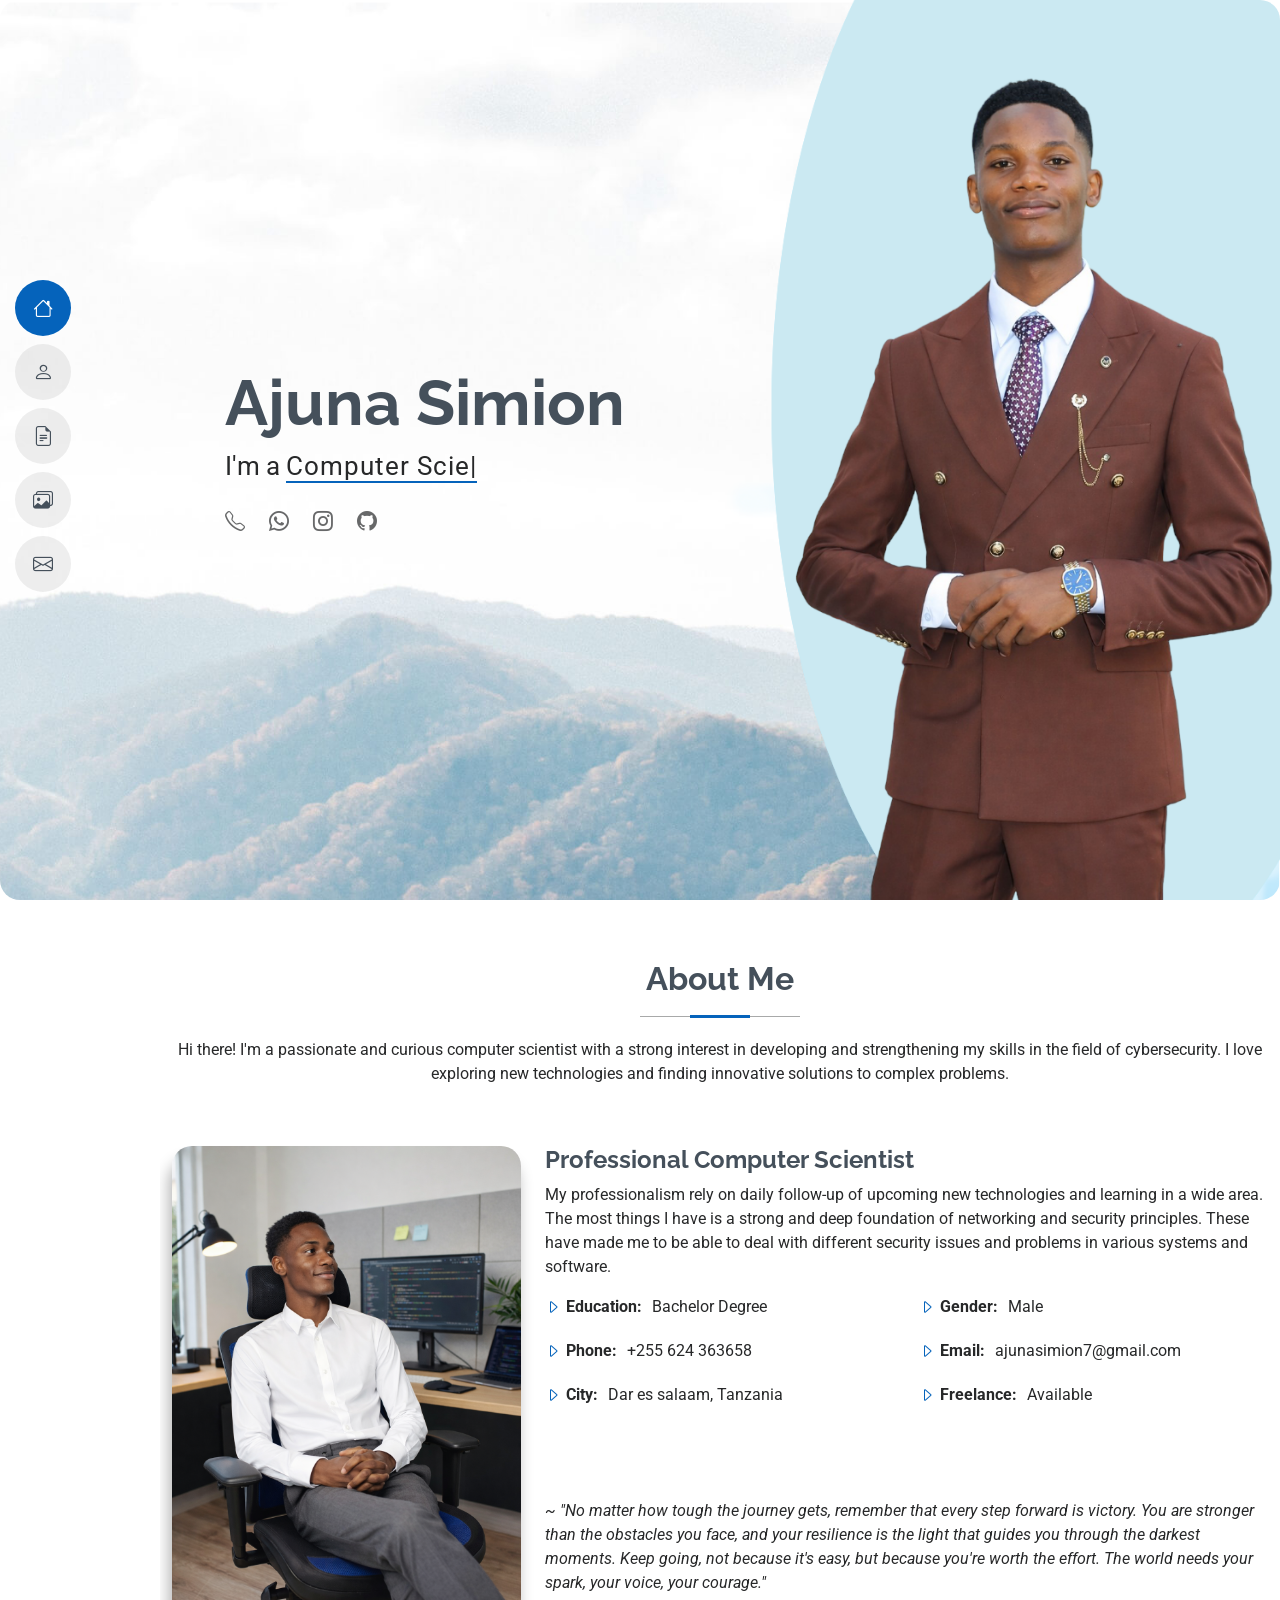
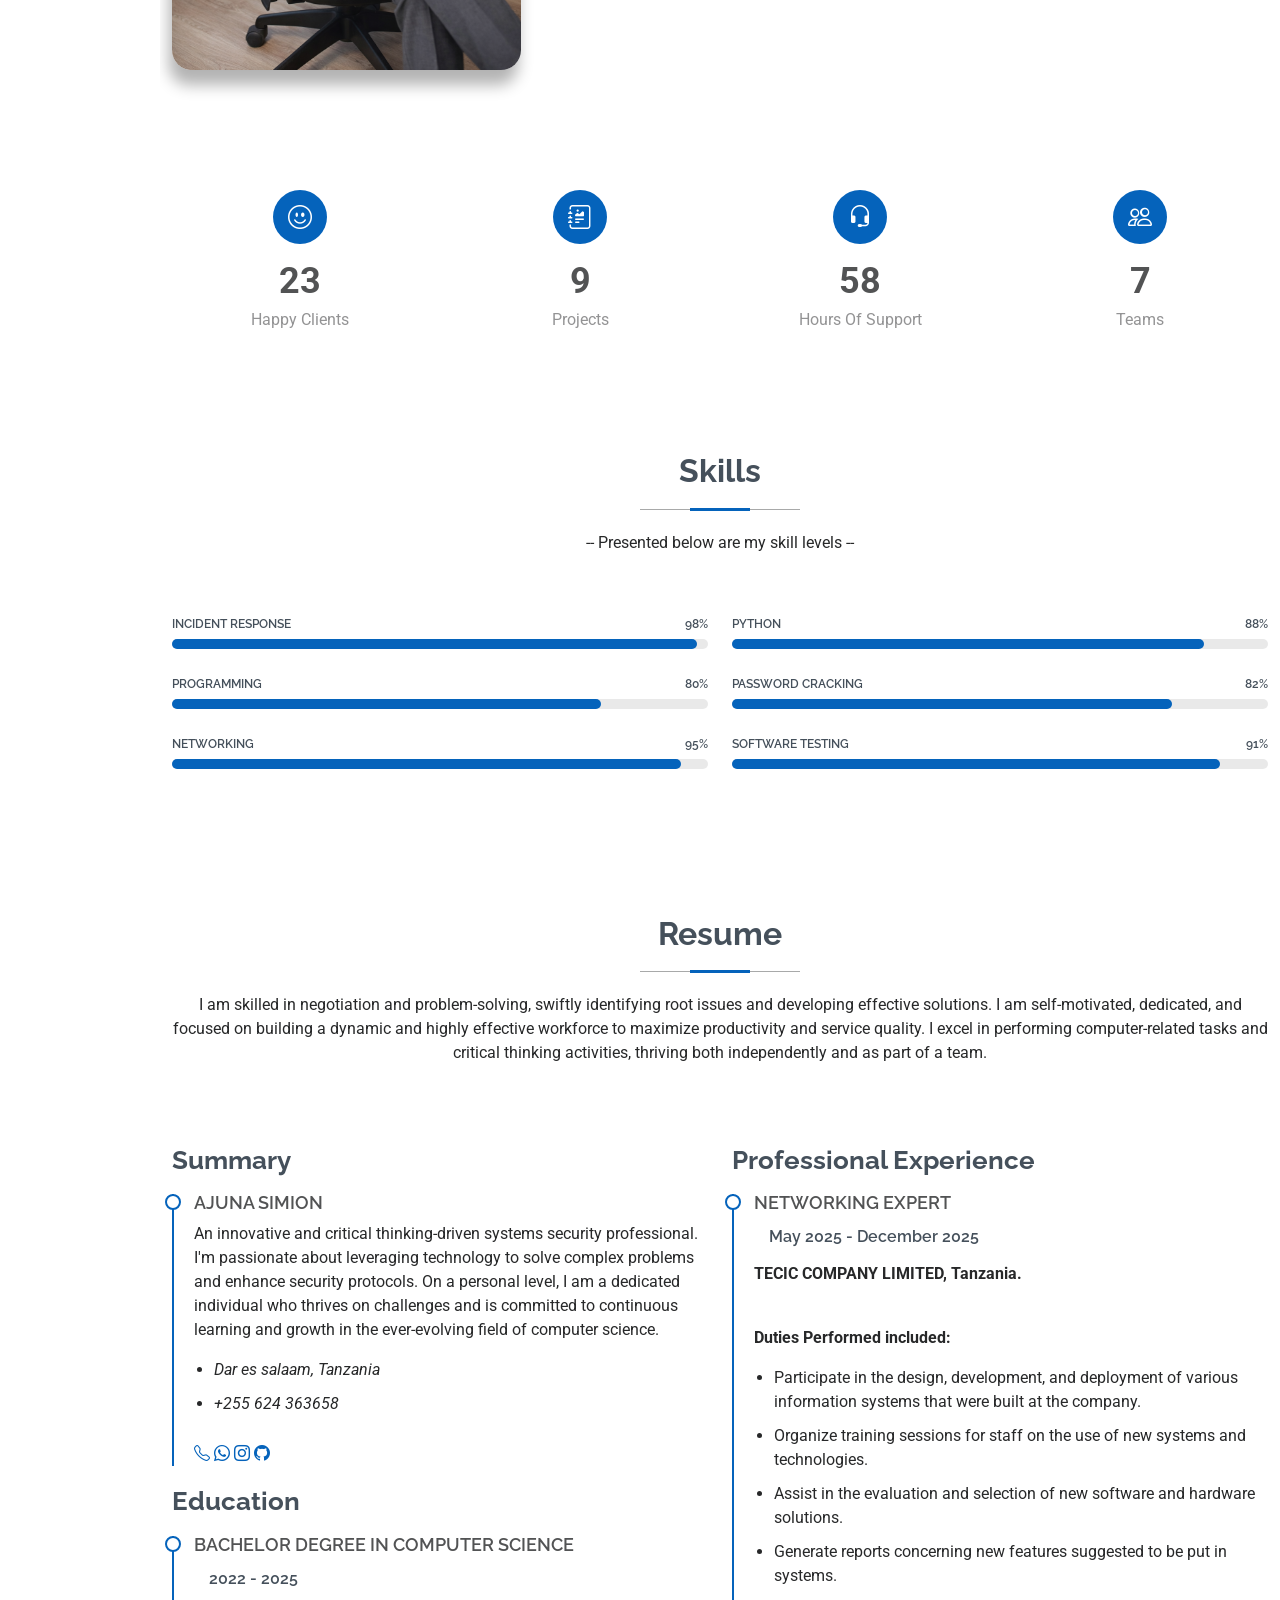
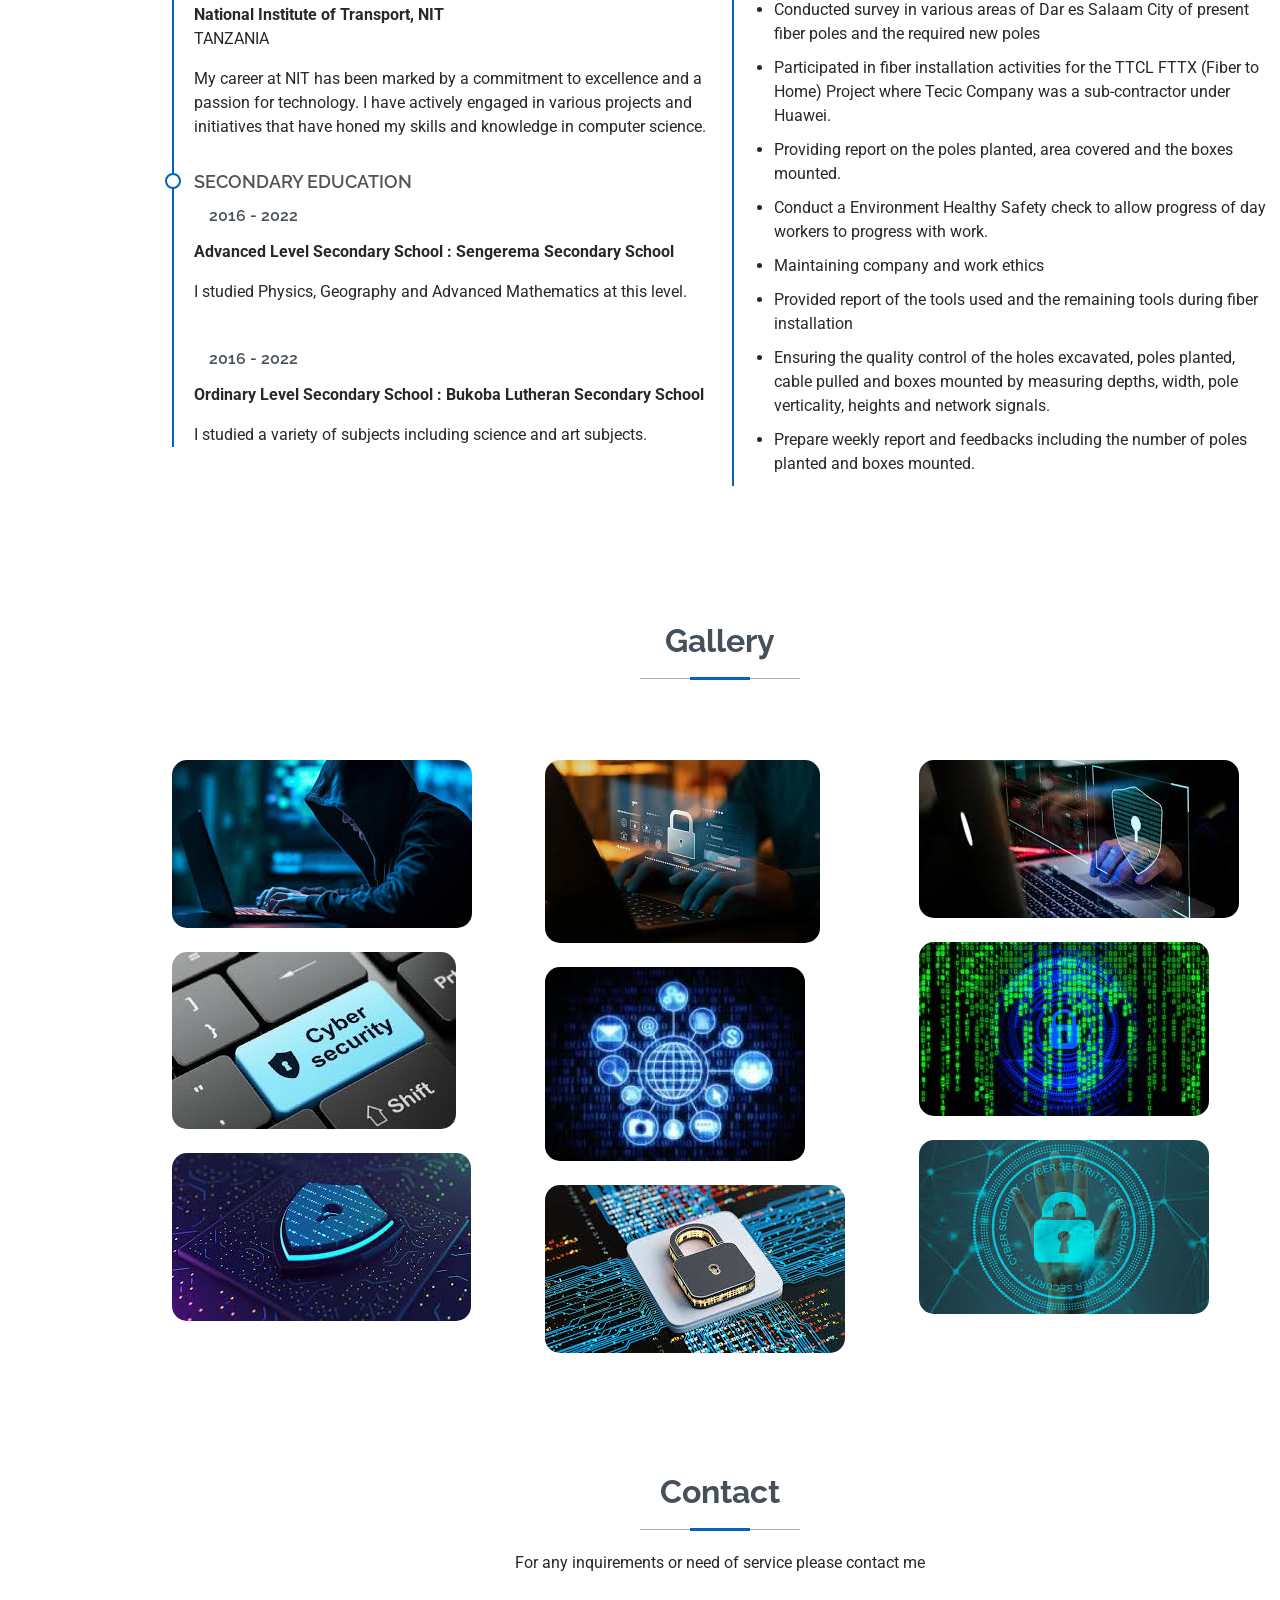
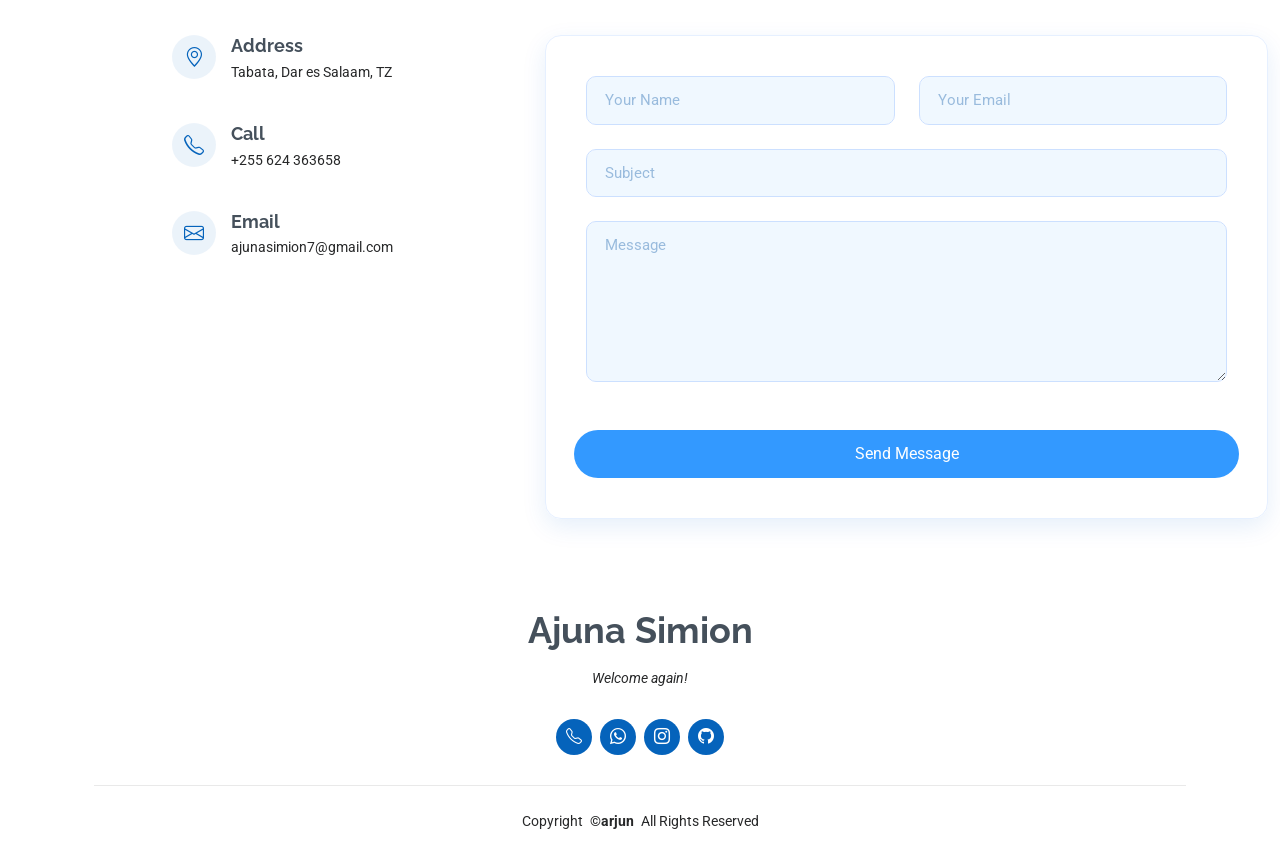
==== commit ad5407f5: "Changed my image" ====
--- a/index.html
+++ b/index.html
@@ -87,7 +87,7 @@
 
         <div class="row gy-4 justify-content-center">
           <div class="col-lg-4">
-            <img src="assets/img/myimage.jpg" class="img-fluid" alt="" style="border-radius: 20px; box-shadow:-3px 15px 15px rgba(0, 0, 0, 0.3);">
+            <img src="assets/img/iko.png" class="img-fluid" alt="" style="border-radius: 20px; box-shadow:-3px 15px 15px rgba(0, 0, 0, 0.3);">
           </div>
           <div class="col-lg-8 content">
             <h2>Professional Computer Scientist</h2>
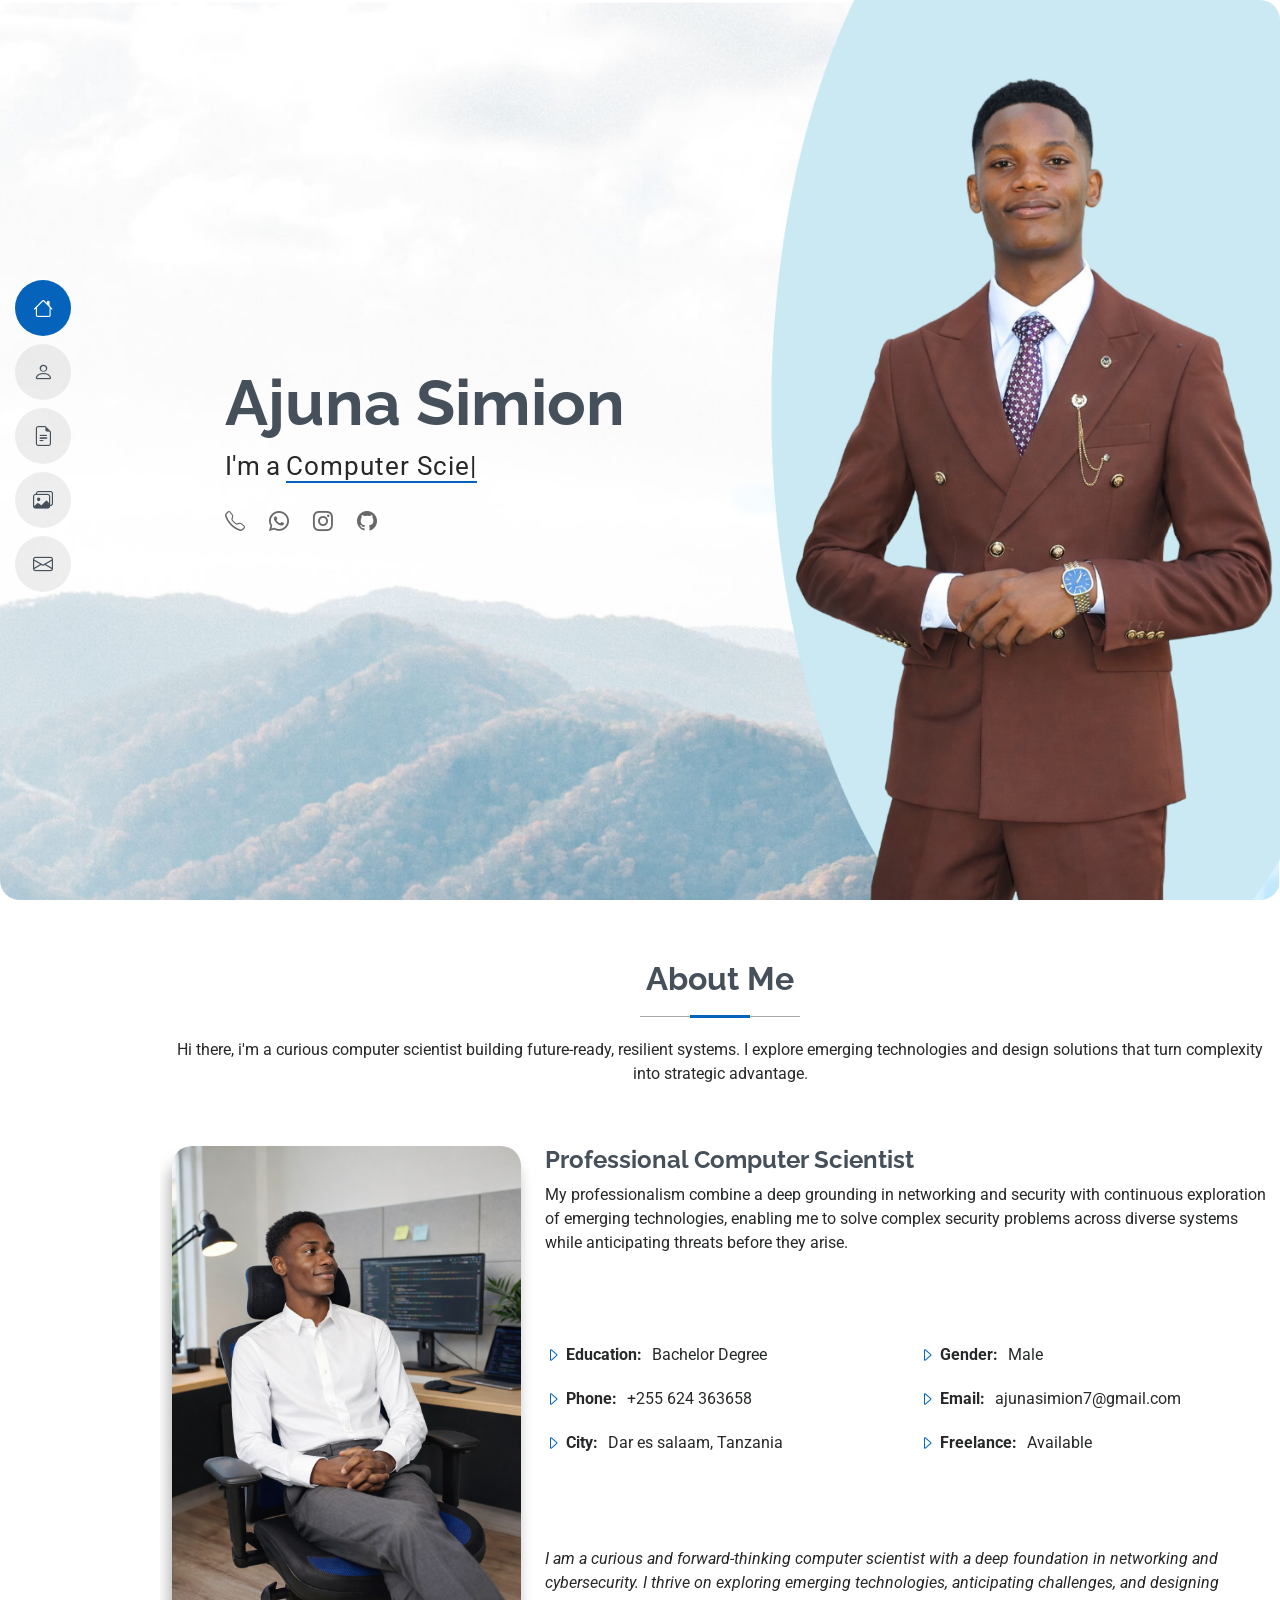
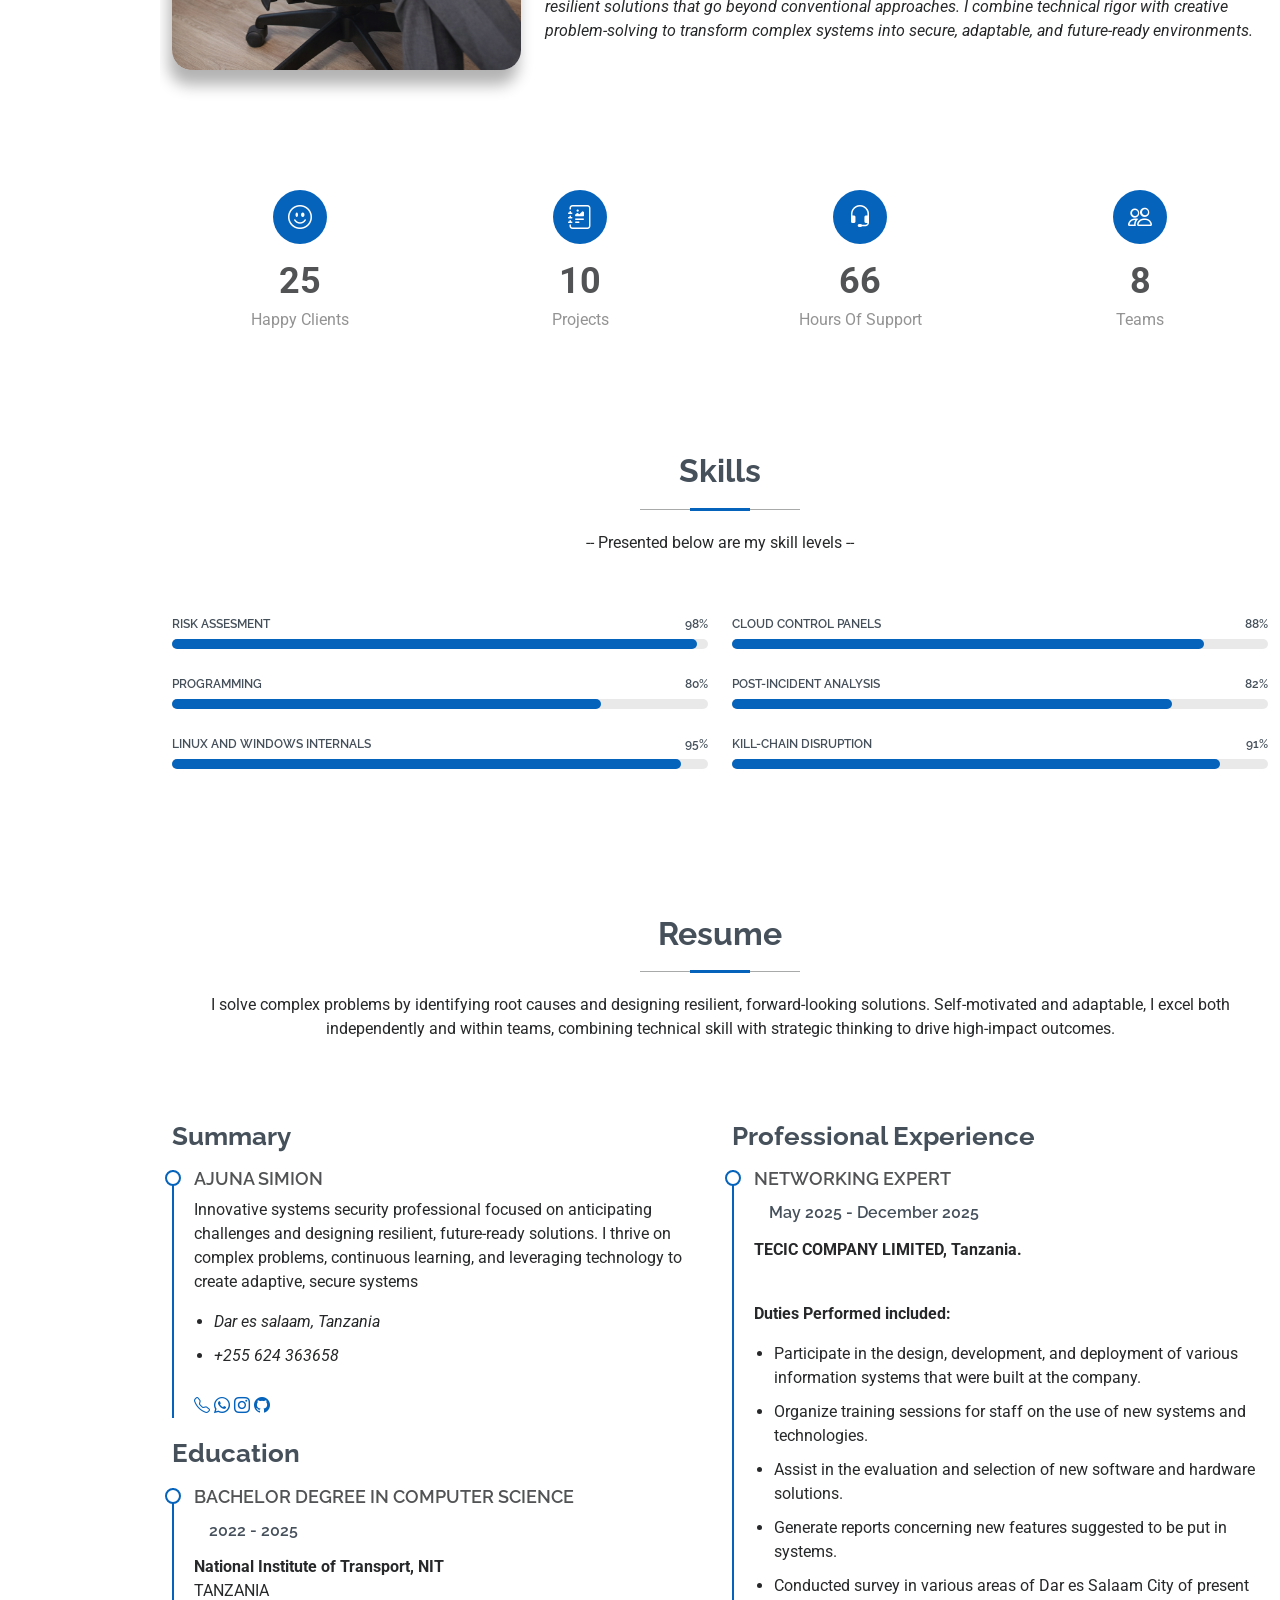
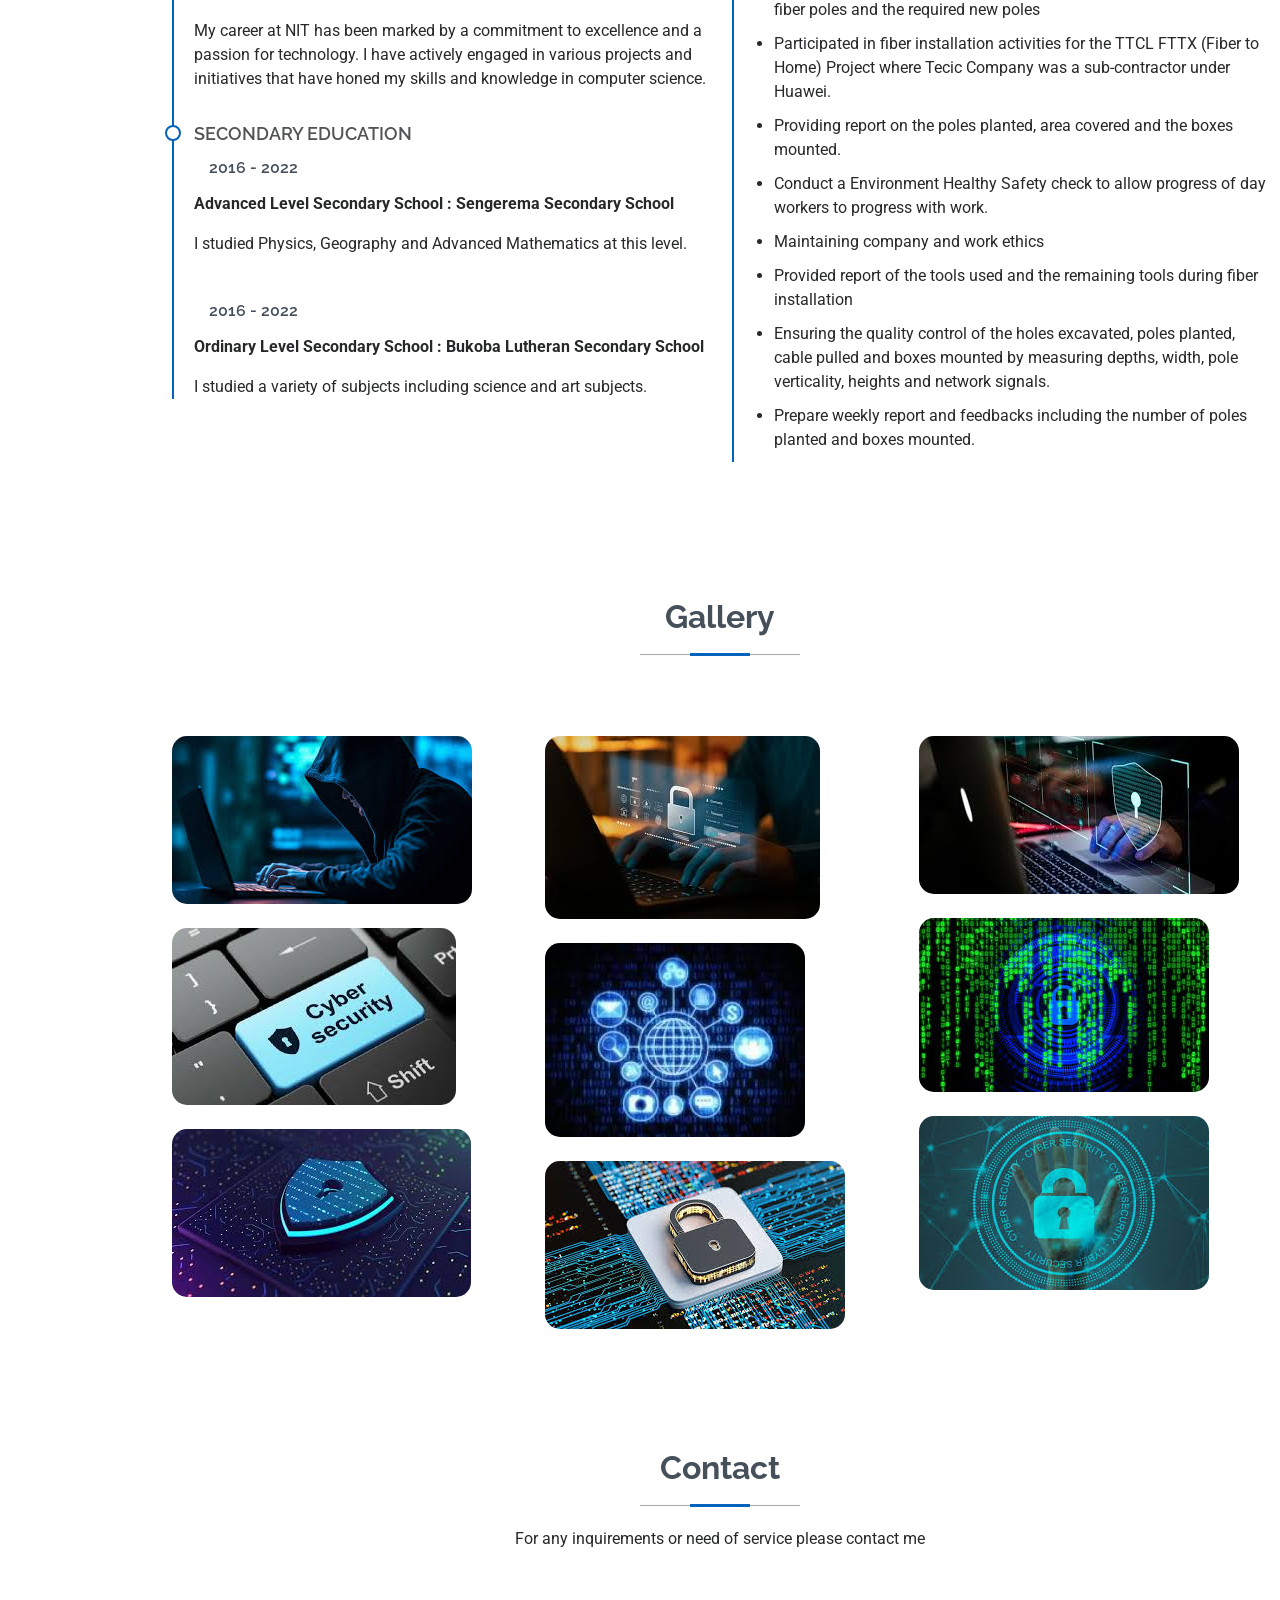
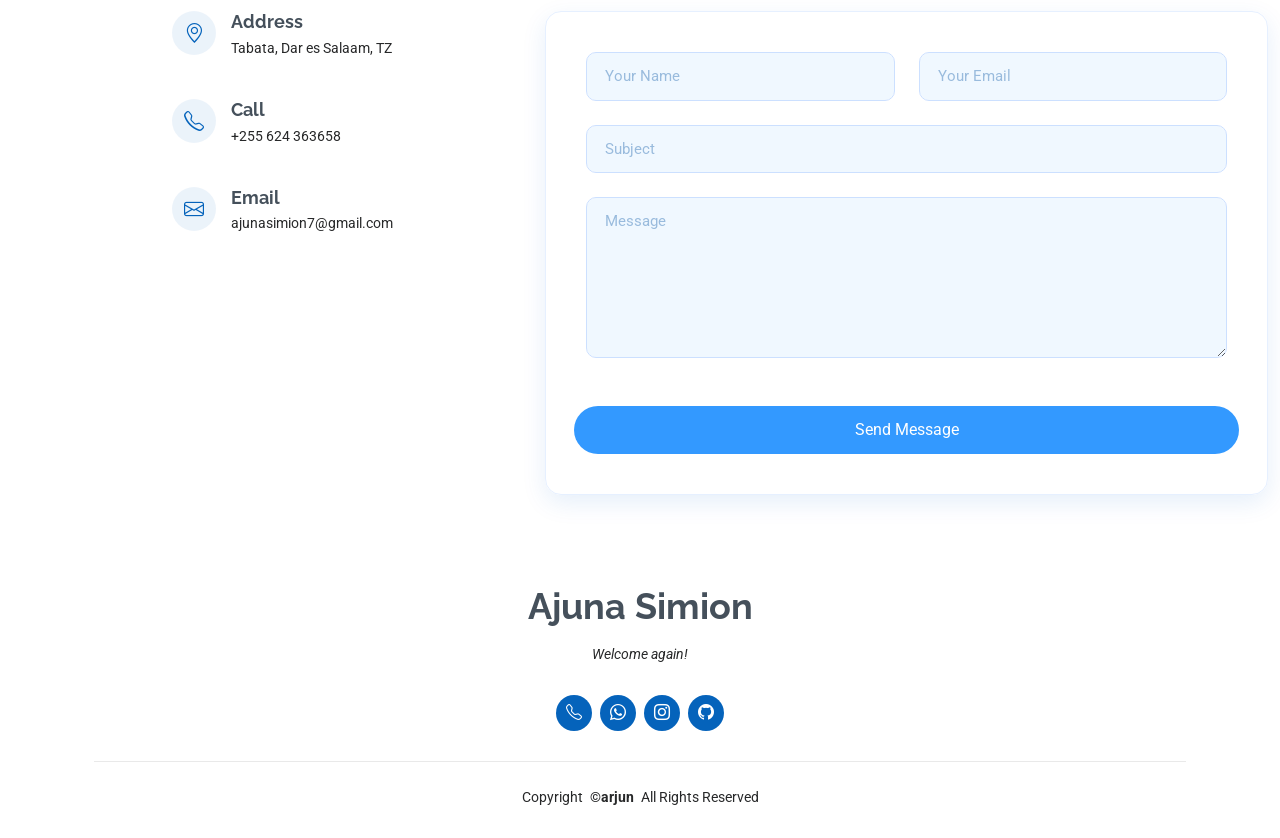
==== commit f87c3fc5: "a little changes on expression" ====
--- a/index.html
+++ b/index.html
@@ -60,7 +60,8 @@
         <div class="row justify-content-center">
           <div class="col-lg-9">
             <h2>Ajuna Simion</h2>
-            <p>I'm a <span class="typed" data-typed-items="Computer Scientist, Security analyst, Network engineer, Cybersecurity expert, Software tester">. . . . .</span><span class="typed-cursor typed-cursor--blink" aria-hidden="true"></span></p>
+            <p>I'm a <span class="typed" data-typed-items="Computer Scientist, Cyber Risk and Resilience Engineer, Adversarial Systems Security Engineer
+              , Behavioral Security Analyst, Distributed Trust and Connectivity Architect">. . . . .</span><span class="typed-cursor typed-cursor--blink" aria-hidden="true"></span></p>
             <div class="social-links">
               <a href="tel:+255624363658"><i class="bi bi-telephone"></i></a>
               <a href="https://wa.me/255624363658"><i class="bi bi-whatsapp"></i></a>
@@ -79,7 +80,8 @@
       <!-- Section Title -->
       <div class="container section-title" data-aos="fade-up">
         <h2>About Me</h2>
-        <p>Hi there! I'm a passionate and curious computer scientist with a strong interest in developing and strengthening my skills in the field of cybersecurity. I love exploring new technologies and finding innovative solutions to complex problems.
+        <p>Hi there, i'm a curious computer scientist building future-ready, resilient systems.
+           I explore emerging technologies and design solutions that turn complexity into strategic advantage.
         </p>
       </div><!-- End Section Title -->
 
@@ -92,9 +94,10 @@
           <div class="col-lg-8 content">
             <h2>Professional Computer Scientist</h2>
             <p >
-              My professionalism rely on daily follow-up of upcoming new technologies and learning in a wide area. 
-              The most things I have is a strong and deep foundation of networking and security principles. These have made me to be able to deal with different security issues and problems in various systems and software.
+               My professionalism combine a deep grounding in networking and security with continuous exploration of emerging technologies, 
+               enabling me to solve complex security problems across diverse systems while anticipating threats before they arise.
             </p>
+            <br><br><br>
             <div class="row">
               <div class="col-lg-6">
                 <ul>
@@ -113,8 +116,9 @@
               </div>
             </div>
             <p class="py-3"></p></br>
-              <i>~ "No matter how tough the journey gets, remember that every step forward is victory. You are stronger than the obstacles you face, and your resilience is the light that
-              guides you through the darkest moments. Keep going, not because it's easy, but because you're worth the effort. The world needs your spark, your voice, your courage."</i>
+              <i>I am a curious and forward-thinking computer scientist with a deep foundation in networking and cybersecurity. I thrive on exploring emerging technologies,
+                 anticipating challenges, and designing resilient solutions that go beyond conventional approaches. 
+                I combine technical rigor with creative problem-solving to transform complex systems into secure, adaptable, and future-ready environments.</i>
             </p>
           </div>
         </div>
@@ -184,7 +188,7 @@
           <div class="col-lg-6">
 
             <div class="progress">
-              <span class="skill"><span>Incident Response</span> <i class="val">98%</i></span>
+              <span class="skill"><span>Risk Assesment</span> <i class="val">98%</i></span>
               <div class="progress-bar-wrap">
                 <div class="progress-bar" role="progressbar" aria-valuenow="98" aria-valuemin="0" aria-valuemax="100"></div>
               </div>
@@ -198,7 +202,7 @@
             </div><!-- End Skills Item -->
 
             <div class="progress">
-              <span class="skill"><span>Networking</span> <i class="val">95%</i></span>
+              <span class="skill"><span>Linux and Windows internals</span> <i class="val">95%</i></span>
               <div class="progress-bar-wrap">
                 <div class="progress-bar" role="progressbar" aria-valuenow="95" aria-valuemin="0" aria-valuemax="100"></div>
               </div>
@@ -209,21 +213,21 @@
           <div class="col-lg-6">
 
             <div class="progress">
-              <span class="skill"><span>Python</span> <i class="val">88%</i></span>
+              <span class="skill"><span>Cloud control panels</span> <i class="val">88%</i></span>
               <div class="progress-bar-wrap">
                 <div class="progress-bar" role="progressbar" aria-valuenow="88" aria-valuemin="0" aria-valuemax="100"></div>
               </div>
             </div><!-- End Skills Item -->
 
             <div class="progress">
-              <span class="skill"><span>Password Cracking</span> <i class="val">82%</i></span>
+              <span class="skill"><span>Post-incident analysis</span> <i class="val">82%</i></span>
               <div class="progress-bar-wrap">
                 <div class="progress-bar" role="progressbar" aria-valuenow="82" aria-valuemin="0" aria-valuemax="100"></div>
               </div>
             </div><!-- End Skills Item -->
 
             <div class="progress">
-              <span class="skill"><span>Software Testing</span> <i class="val">91%</i></span>
+              <span class="skill"><span>Kill-chain disruption</span> <i class="val">91%</i></span>
               <div class="progress-bar-wrap">
                 <div class="progress-bar" role="progressbar" aria-valuenow="91" aria-valuemin="0" aria-valuemax="100"></div>
               </div>
@@ -243,11 +247,8 @@
       <!-- Section Title -->
       <div class="container section-title" data-aos="fade-up">
         <h2>Resume</h2>
-        <p>I am skilled in negotiation and problem-solving, swiftly identifying root issues and developing
-effective solutions. I am self-motivated, dedicated, and focused on building a dynamic and highly
-effective workforce to maximize productivity and service quality. I excel in performing
-computer-related tasks and critical thinking activities, thriving both independently and as part of
-a team.</p>
+        <p>I solve complex problems by identifying root causes and designing resilient, forward-looking solutions. Self-motivated and adaptable,
+           I excel both independently and within teams, combining technical skill with strategic thinking to drive high-impact outcomes.</p>
       </div><!-- End Section Title -->
 
       <div class="container">
@@ -259,8 +260,8 @@
 
             <div class="resume-item pb-0">
               <h4>Ajuna Simion</h4>
-              <p>An innovative and critical thinking-driven systems security professional. I'm passionate about leveraging technology to solve complex problems and enhance security protocols.
-                On a personal level, I am a dedicated individual who thrives on challenges and is committed to continuous learning and growth in the ever-evolving field of computer science.
+              <p>Innovative systems security professional focused on anticipating challenges and designing resilient, 
+                future-ready solutions. I thrive on complex problems, continuous learning, and leveraging technology to create adaptive, secure systems
               </p>
               <ul>
                 <li><em>Dar es salaam, Tanzania</em></li>
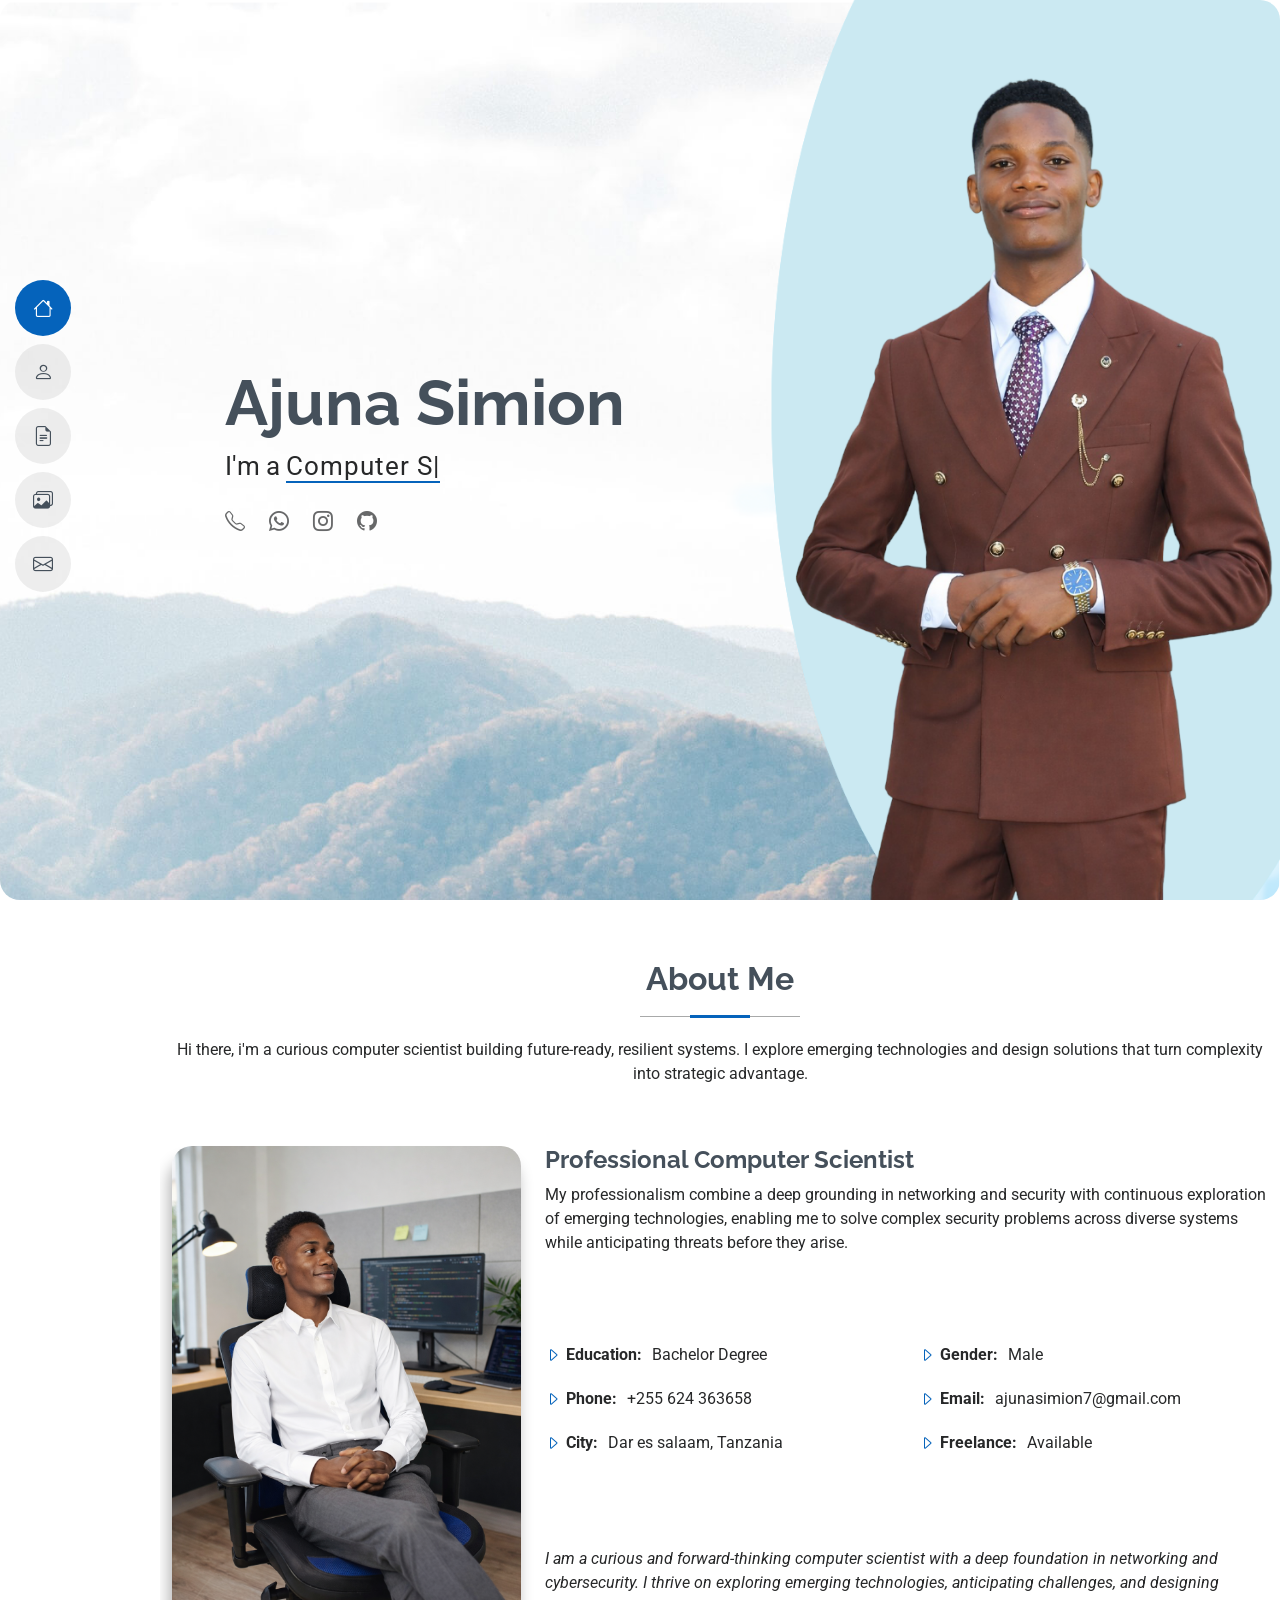
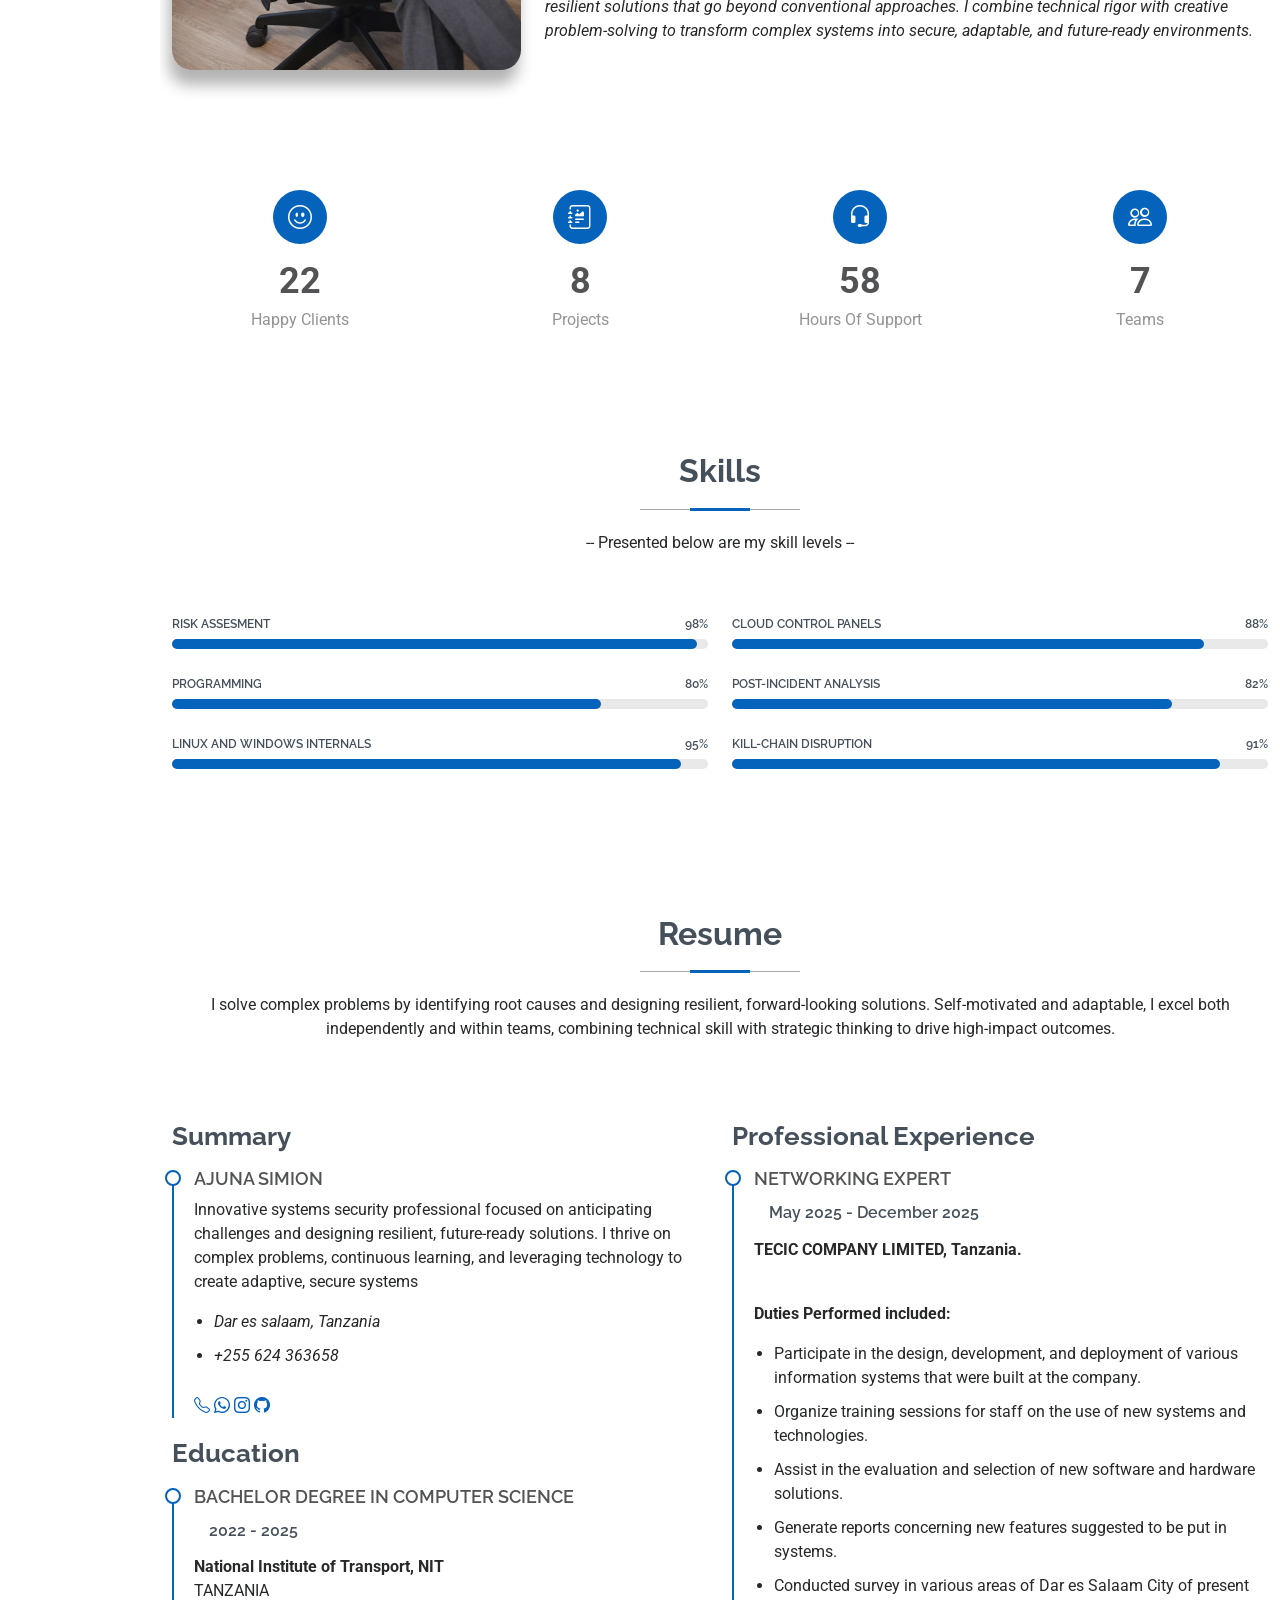
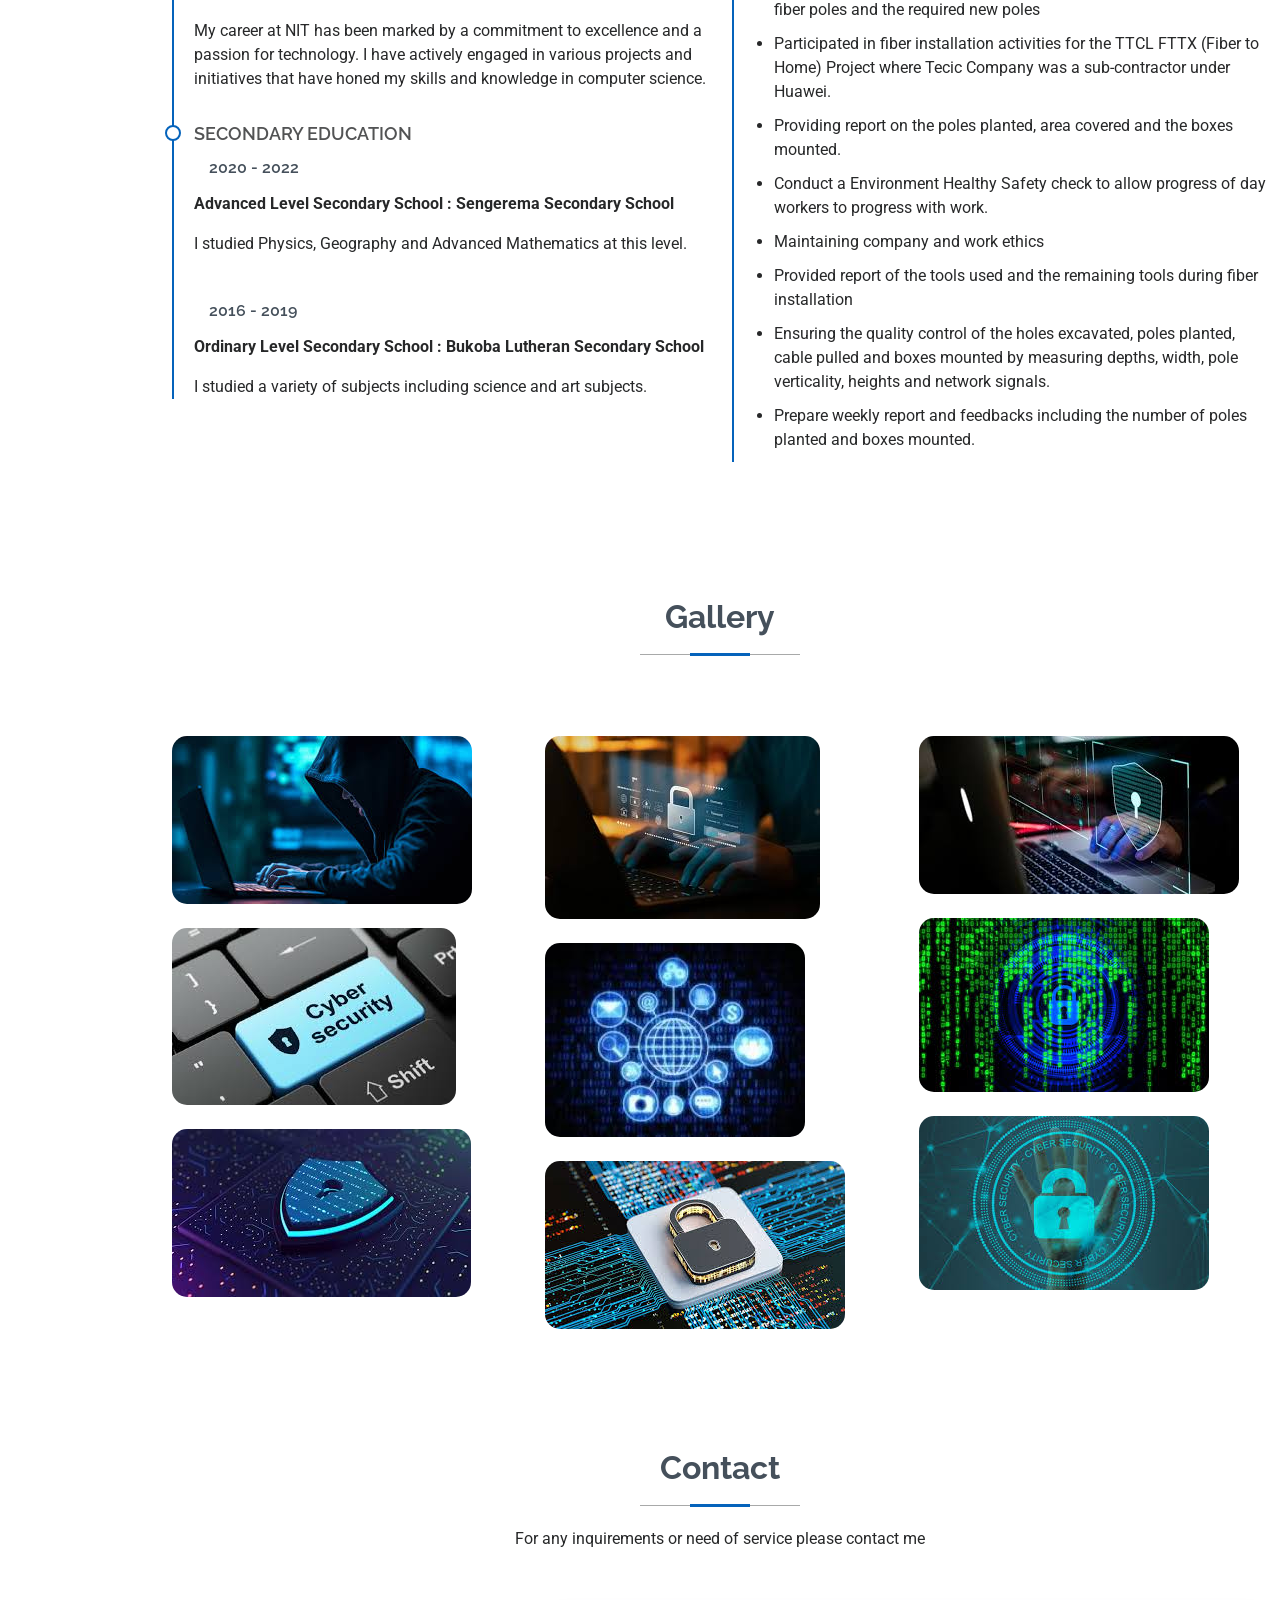
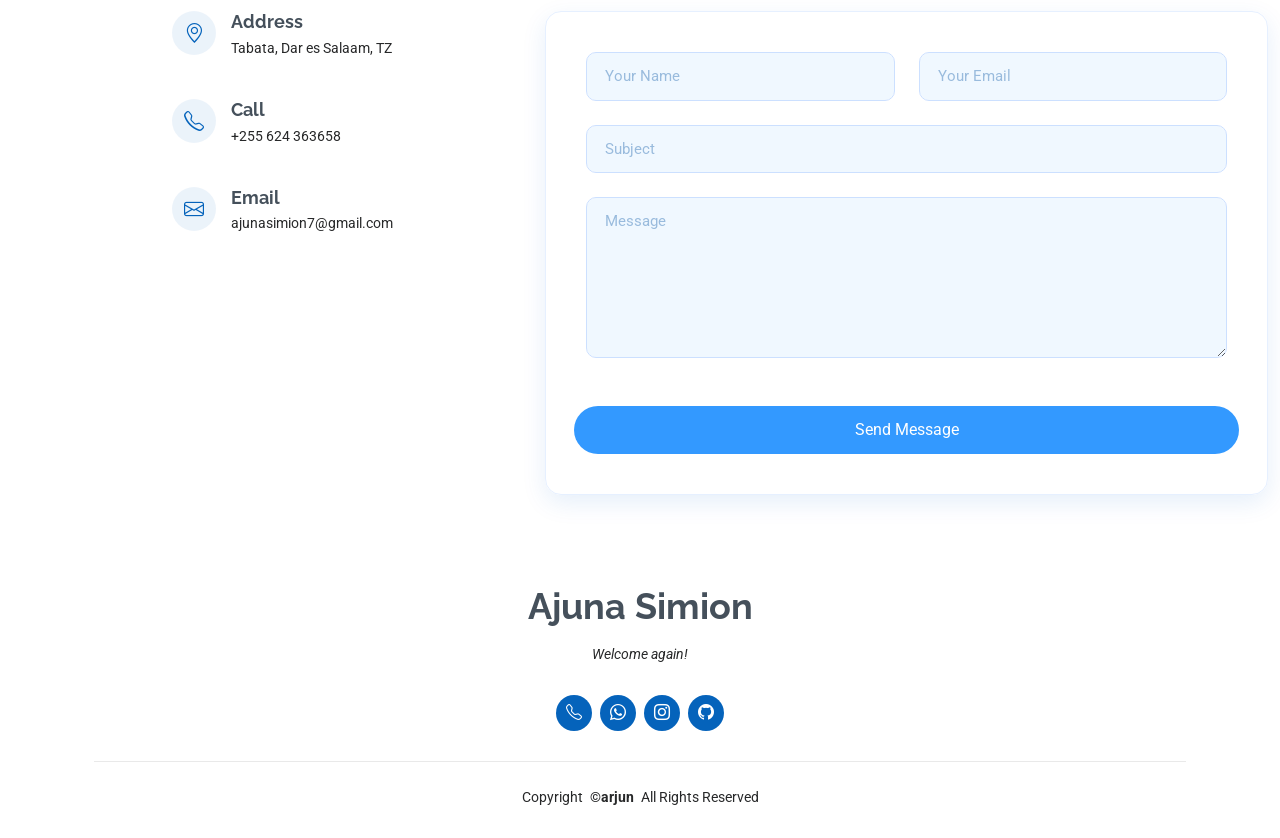
==== commit da8de47a: "little correction on education completion years" ====
--- a/index.html
+++ b/index.html
@@ -287,10 +287,10 @@
 
             <div class="resume-item">
               <h4>SECONDARY EDUCATION</h4>
-              <h5>2016 - 2022</h5>
+              <h5>2020 - 2022</h5>
               <p><strong>Advanced Level Secondary School : Sengerema Secondary School</strong></p>
               <p>I studied Physics, Geography and Advanced Mathematics at this level.</p></br>
-              <h5>2016 - 2022</h5>
+              <h5>2016 - 2019</h5>
               <p><strong>Ordinary Level Secondary School : Bukoba Lutheran Secondary School</strong></p>
               <p>I studied a variety of subjects including science and art subjects.</p>
             </div><!-- Edn Resume Item -->
@@ -360,7 +360,7 @@
             <div class="col-lg-4 col-md-6 portfolio-item isotope-item filter-app">
               <img src="assets/img/cop5.jpg" class="img-fluid" alt="" style="border-radius: 15px;">
               <div class="portfolio-info">
-                <h4>Incident Responding</h4>
+                <h4>Incident Prediction</h4>
            
               </div>
             </div><!-- End Portfolio Item -->
@@ -376,7 +376,7 @@
             <div class="col-lg-4 col-md-6 portfolio-item isotope-item filter-branding">
               <img src="assets/img/cop9.jpg" class="img-fluid" alt="" style="border-radius: 15px;">
               <div class="portfolio-info">
-                <h4>Penetration Testing</h4>
+                <h4>Risk Resilience</h4>
              
               </div>
             </div><!-- End Portfolio Item -->
@@ -424,7 +424,7 @@
             <div class="col-lg-4 col-md-6 portfolio-item isotope-item filter-branding">
               <img src="assets/img/cop8.jpg" class="img-fluid" alt="" style="border-radius: 15px;">
               <div class="portfolio-info">
-                <h4>Logs monitoring</h4>
+                <h4>Network architect</h4>
                
               </div>
             </div><!-- End Portfolio Item -->
